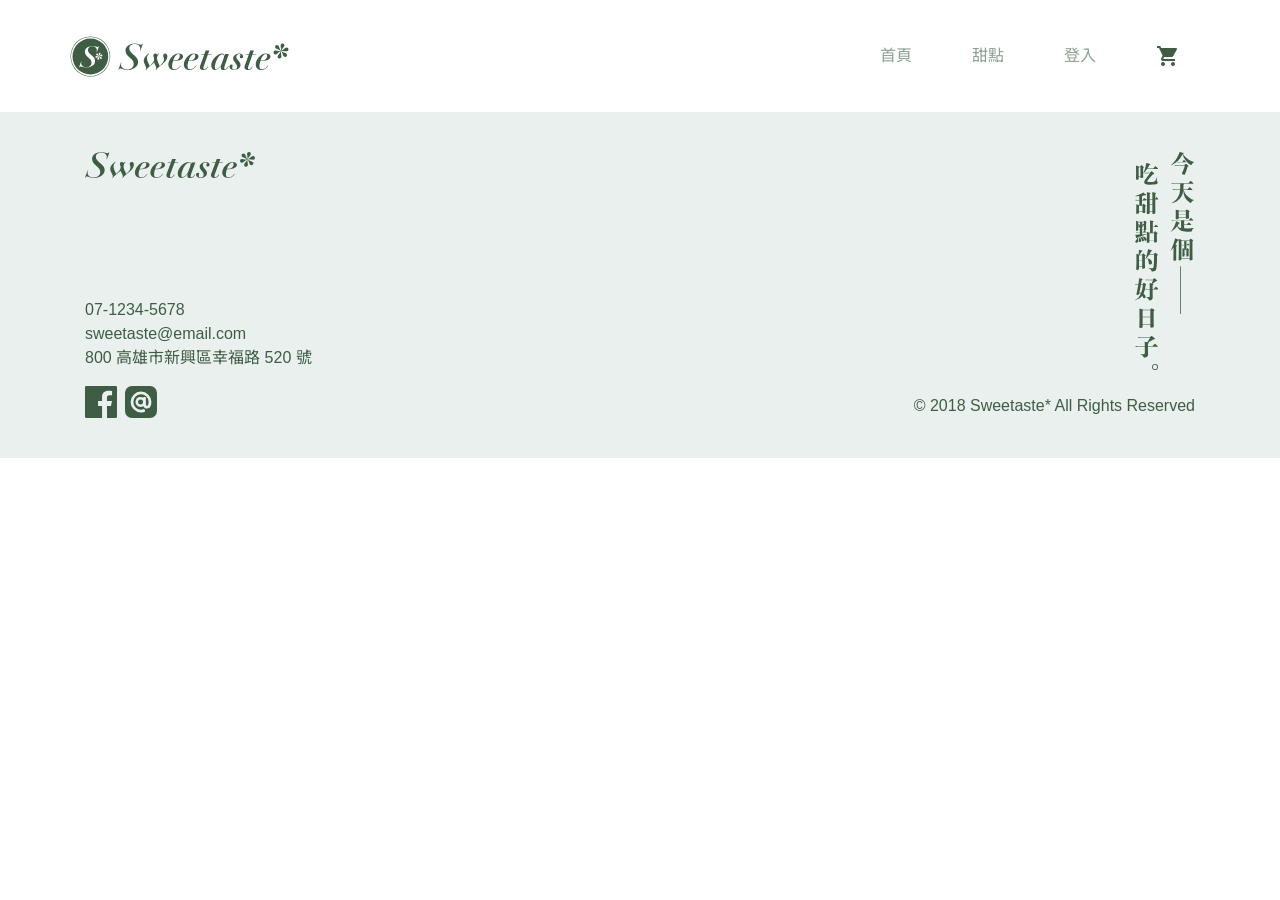
==== cart.html @ d1537c8f "新增空的 cart page" ====
<!DOCTYPE html>
<html lang="zh-TW">

<head>
    <meta charset="UTF-8">

    <link rel="shortcut icon" href="assets/img/logo-dark.svg" type="image/x-icon">
    <meta name="viewport" content="width=device-width, initial-scale=1.0">
    <meta http-equiv="X-UA-Compatible" content="ie=edge">
    <title>Excersise*taste</title>

    <link rel="stylesheet" href="assets/css/style.css">
    <link rel="stylesheet" href="assets/vendor/bootstrap.css">

    <link href="https://fonts.googleapis.com/icon?family=Material+Icons" rel="stylesheet">
</head>

<body>
    <div class="container p-0">
        <nav class="l-navbar d-flex justify-content-between p-0">
            <a class="l-navbar__toggler d-md-none d-block">
                <i class="material-icons">
                    menu
                </i>
            </a>
            <div class="l-navbar__brand">
                <a class="" href="index.html">
                </a>
            </div>
            <ul class="l-navbar__menu d-none d-md-flex ml-auto align-items-center">
                <li class="l-navbar__menu__items">
                    <a href="index.html">首頁</a>
                </li>
                <li class="l-navbar__menu__items">
                    <a href="product.html">甜點</a>
                </li>
                <li class="l-navbar__menu__items">
                    <a href="login.html">登入</a>
                </li>
            </ul>
            <a class="l-navbar__cart d-flex align-items-center" href="cart.html">
                <i class="material-icons">
                    shopping_cart
                </i>
            </a>
        </nav>
    </div>



    <footer class="l-footer">
        <div class="container">
            <div class="row">
                <div class="col-md-6 d-flex flex-column justify-content-md-between">
                    <div class="l-footer__logo mb-3"></div>

                    <div class="l-footer__contact">
                        <p>
                            <a href="tel:07-1234-5678">07-1234-5678</a>
                            <br>
                            <a href="mailto:sweetaste@email.com">sweetaste@email.com</a>
                            <br>
                            800 高雄市新興區幸福路 520 號
                        </p>
                        <div class="l-footer__social d-flex">
                            <a href="#">
                                <img src="assets/img/ic-facebook.svg" alt="facebook">
                            </a>
                            <a href="#"><img src="assets/img/ic-line@.svg" alt="line"></a>
                        </div>
                    </div>
                </div>
                <div class="col-md-6">
                    <div class="l-footer__summ d-none d-md-block"></div>
                    <div class="l-footer__copyright text-md-right mt-4">©&nbsp;2018 Sweetaste* All Rights Reserved
                    </div>
                </div>
            </div>
        </div>
        </div>
    </footer>
</body>
---- assets/css/style.css ----
@charset "UTF-8";
@import url("https://fonts.googleapis.com/css?family=Noto+Sans+TC:300,400,700,900&display=swap");
/*! normalize.css v8.0.1 | MIT License | github.com/necolas/normalize.css */
/* Document
   ========================================================================== */
/**
 * 1. Correct the line height in all browsers.
 * 2. Prevent adjustments of font size after orientation changes in iOS.
 */
*,
*::before,
*::after {
  -webkit-box-sizing: border-box;
  box-sizing: border-box;
}

html {
  font-family: sans-serif;
  line-height: 1.15;
  -webkit-text-size-adjust: 100%;
  -webkit-tap-highlight-color: rgba(0, 0, 0, 0);
}

/* Sections
   ========================================================================== */
/**
 * Remove the margin in all browsers.
 */
article,
aside,
figcaption,
figure,
footer,
header,
hgroup,
main,
nav,
section {
  display: block;
}

body {
  margin: 0;
  font-family: -apple-system, BlinkMacSystemFont, "Segoe UI", Roboto, "Helvetica Neue", Arial, "Noto Sans TC", "PingFang TC", "Helvetica Neue", sans-serif, "Apple Color Emoji", "Segoe UI Emoji", "Segoe UI Symbol", "Noto Color Emoji";
  font-size: 1rem;
  font-weight: 400;
  line-height: 1.5;
  color: #212529;
  text-align: left;
  background-color: #fff;
}

/**
 * Render the `main` element consistently in IE.
 */
main {
  display: block;
}

/**
 * Correct the font size and margin on `h1` elements within `section` and
 * `article` contexts in Chrome, Firefox, and Safari.
 */
h1 {
  font-size: 2em;
  margin: 0.67em 0;
}

/* Grouping content
   ========================================================================== */
/**
 * 1. Add the correct box sizing in Firefox.
 * 2. Show the overflow in Edge and IE.
 */
hr {
  -webkit-box-sizing: content-box;
          box-sizing: content-box;
  /* 1 */
  height: 0;
  /* 1 */
  overflow: visible;
  /* 2 */
}

/**
 * 1. Correct the inheritance and scaling of font size in all browsers.
 * 2. Correct the odd `em` font sizing in all browsers.
 */
pre {
  font-family: monospace, monospace;
  /* 1 */
  font-size: 1em;
  /* 2 */
}

/* Text-level semantics
   ========================================================================== */
/**
 * Remove the gray background on active links in IE 10.
 */
a {
  background-color: transparent;
  text-decoration: none;
}

/**
 * 1. Remove the bottom border in Chrome 57-
 * 2. Add the correct text decoration in Chrome, Edge, IE, Opera, and Safari.
 */
abbr[title] {
  border-bottom: none;
  /* 1 */
  text-decoration: underline;
  /* 2 */
  -webkit-text-decoration: underline dotted;
          text-decoration: underline dotted;
  /* 2 */
}

/**
 * Add the correct font weight in Chrome, Edge, and Safari.
 */
b,
strong {
  font-weight: bolder;
}

/**
 * 1. Correct the inheritance and scaling of font size in all browsers.
 * 2. Correct the odd `em` font sizing in all browsers.
 */
code,
kbd,
samp {
  font-family: monospace, monospace;
  /* 1 */
  font-size: 1em;
  /* 2 */
}

/**
 * Add the correct font size in all browsers.
 */
small {
  font-size: 80%;
}

/**
 * Prevent `sub` and `sup` elements from affecting the line height in
 * all browsers.
 */
sub,
sup {
  font-size: 75%;
  line-height: 0;
  position: relative;
  vertical-align: baseline;
}

sub {
  bottom: -0.25em;
}

sup {
  top: -0.5em;
}

/* Embedded content
   ========================================================================== */
/**
 * Remove the border on images inside links in IE 10.
 */
img {
  border-style: none;
}

/* Forms
   ========================================================================== */
/**
 * 1. Change the font styles in all browsers.
 * 2. Remove the margin in Firefox and Safari.
 */
button,
input,
optgroup,
select,
textarea {
  font-family: inherit;
  /* 1 */
  font-size: 100%;
  /* 1 */
  line-height: 1.15;
  /* 1 */
  margin: 0;
  /* 2 */
}

/**
 * Show the overflow in IE.
 * 1. Show the overflow in Edge.
 */
button,
input {
  /* 1 */
  overflow: visible;
}

/**
 * Remove the inheritance of text transform in Edge, Firefox, and IE.
 * 1. Remove the inheritance of text transform in Firefox.
 */
button,
select {
  /* 1 */
  text-transform: none;
}

/**
 * Correct the inability to style clickable types in iOS and Safari.
 */
button,
[type="button"],
[type="reset"],
[type="submit"] {
  -webkit-appearance: button;
}

/**
 * Remove the inner border and padding in Firefox.
 */
button::-moz-focus-inner,
[type="button"]::-moz-focus-inner,
[type="reset"]::-moz-focus-inner,
[type="submit"]::-moz-focus-inner {
  border-style: none;
  padding: 0;
}

/**
 * Restore the focus styles unset by the previous rule.
 */
button:-moz-focusring,
[type="button"]:-moz-focusring,
[type="reset"]:-moz-focusring,
[type="submit"]:-moz-focusring {
  outline: 1px dotted ButtonText;
}

/**
 * Correct the padding in Firefox.
 */
fieldset {
  padding: 0.35em 0.75em 0.625em;
}

/**
 * 1. Correct the text wrapping in Edge and IE.
 * 2. Correct the color inheritance from `fieldset` elements in IE.
 * 3. Remove the padding so developers are not caught out when they zero out
 *    `fieldset` elements in all browsers.
 */
legend {
  -webkit-box-sizing: border-box;
          box-sizing: border-box;
  /* 1 */
  color: inherit;
  /* 2 */
  display: table;
  /* 1 */
  max-width: 100%;
  /* 1 */
  padding: 0;
  /* 3 */
  white-space: normal;
  /* 1 */
}

/**
 * Add the correct vertical alignment in Chrome, Firefox, and Opera.
 */
progress {
  vertical-align: baseline;
}

/**
 * Remove the default vertical scrollbar in IE 10+.
 */
textarea {
  overflow: auto;
}

/**
 * 1. Add the correct box sizing in IE 10.
 * 2. Remove the padding in IE 10.
 */
[type="checkbox"],
[type="radio"] {
  -webkit-box-sizing: border-box;
          box-sizing: border-box;
  /* 1 */
  padding: 0;
  /* 2 */
}

/**
 * Correct the cursor style of increment and decrement buttons in Chrome.
 */
[type="number"]::-webkit-inner-spin-button,
[type="number"]::-webkit-outer-spin-button {
  height: auto;
}

/**
 * 1. Correct the odd appearance in Chrome and Safari.
 * 2. Correct the outline style in Safari.
 */
[type="search"] {
  -webkit-appearance: textfield;
  /* 1 */
  outline-offset: -2px;
  /* 2 */
}

/**
 * Remove the inner padding in Chrome and Safari on macOS.
 */
[type="search"]::-webkit-search-decoration {
  -webkit-appearance: none;
}

/**
 * 1. Correct the inability to style clickable types in iOS and Safari.
 * 2. Change font properties to `inherit` in Safari.
 */
::-webkit-file-upload-button {
  -webkit-appearance: button;
  /* 1 */
  font: inherit;
  /* 2 */
}

/* Interactive
   ========================================================================== */
/*
 * Add the correct display in Edge, IE 10+, and Firefox.
 */
details {
  display: block;
}

/*
 * Add the correct display in all browsers.
 */
summary {
  display: list-item;
}

/* Misc
   ========================================================================== */
/**
 * Add the correct display in IE 10+.
 */
template {
  display: none;
}

/**
 * Add the correct display in IE 10.
 */
[hidden] {
  display: none;
}

/**
*list-style-clear
*/
ul {
  list-style-type: none;
  padding: 0;
}

.l-navbar {
  position: relative;
  -ms-flex-wrap: wrap;
      flex-wrap: wrap;
  -webkit-box-align: center;
      -ms-flex-align: center;
          align-items: center;
  -webkit-box-pack: justify;
      -ms-flex-pack: justify;
          justify-content: space-between;
  width: 100%;
  overflow: hidden;
  color: #3F5D45;
}

.l-navbar > .container,
.l-navbar > .container-fluid {
  display: -webkit-box;
  display: -ms-flexbox;
  display: flex;
  -ms-flex-wrap: wrap;
      flex-wrap: wrap;
  -webkit-box-align: center;
      -ms-flex-align: center;
          align-items: center;
  -webkit-box-pack: justify;
      -ms-flex-pack: justify;
          justify-content: space-between;
}

@media (max-width: 768px) {
  .l-navbar {
    height: 5rem;
  }
}

.l-navbar__toggler {
  padding: 30px;
  -webkit-transition: all .3s ease;
  transition: all .3s ease;
}

.l-navbar__toggler:hover, .l-navbar__toggler:focus, .l-navbar__toggler:active {
  background-color: #3F5D45;
  color: #fff !important;
}

.l-navbar__brand {
  display: block;
  background: url(../img/logo-all-dark.svg) no-repeat 50%;
  width: 219px;
  height: 7rem;
}

@media (max-width: 768px) {
  .l-navbar__brand {
    background: url(../img/logotype-lg-dark.svg) no-repeat 50%;
    width: 150px;
    height: 5rem;
  }
}

.l-navbar__brand a {
  background-size: cover;
  width: 219px;
  height: 7rem;
  display: block;
}

@media (max-width: 768px) {
  .l-navbar__brand a {
    width: 150px;
    height: 5rem;
  }
}

.l-navbar__menu {
  display: -webkit-box;
  display: -ms-flexbox;
  display: flex;
  padding-left: 0;
  margin: 0;
  list-style: none;
}

.l-navbar__menu__items {
  padding: 0 30px;
  color: #8DA291;
}

.l-navbar__menu__items a {
  color: inherit;
  -webkit-transition: all .3s ease;
  transition: all .3s ease;
}

.l-navbar__menu__items a:hover, .l-navbar__menu__items a:focus, .l-navbar__menu__items a:active {
  color: #3F5D45;
  text-decoration: none;
}

.l-navbar__menu__items--active a {
  color: #3F5D45;
}

.l-navbar__cart {
  color: #3F5D45;
  padding: 0 30px;
  -webkit-transition: all .3s ease;
  transition: all .3s ease;
}

.l-navbar__cart:hover, .l-navbar__cart:focus, .l-navbar__cart:active {
  color: #8DA291;
}

.l-hero {
  position: relative;
}

.l-hero a:hover {
  color: inherit;
  text-decoration: none;
}

.l-hero a:hover .l-hero__item__bkg {
  -webkit-filter: blur(0);
          filter: blur(0);
}

.l-hero__sum {
  position: absolute;
  width: 8%;
  right: 4%;
  top: 10%;
}

@media (max-width: 576px) {
  .l-hero__sum {
    width: 14%;
    right: 1.5rem;
    top: 1.5rem;
  }
}

.l-hero__img {
  width: 100%;
  height: 500px;
  margin-bottom: -4rem;
  background-position: center center;
  background-size: cover;
  background-repeat: no-repeat;
}

@media (max-width: 768px) {
  .l-hero__img {
    height: 277px;
    margin-bottom: 0;
  }
}

.l-hero__item {
  position: relative;
  max-width: 260px;
  -webkit-box-flex: 0;
      -ms-flex: 0 0 33.333333%;
          flex: 0 0 33.333333%;
  height: 256px;
  -webkit-writing-mode: vertical-rl;
      -ms-writing-mode: tb-rl;
          writing-mode: vertical-rl;
  display: -webkit-box;
  display: -ms-flexbox;
  display: flex;
  -webkit-box-pack: center;
      -ms-flex-pack: center;
          justify-content: center;
  -webkit-box-align: center;
      -ms-flex-align: center;
          align-items: center;
  border-right: 0.7px solid #fff;
  overflow: hidden;
}

.l-hero__item:last-child {
  border-right: none;
}

.l-hero__item__bkg {
  position: absolute;
  width: 100%;
  height: 100%;
  -webkit-filter: blur(5px);
          filter: blur(5px);
  background-position: center center;
  background-size: cover;
  background-repeat: no-repeat;
  -webkit-transition: all .3s ease;
  transition: all .3s ease;
}

.l-hero__item__mask {
  position: absolute;
  width: 100%;
  height: 100%;
  top: 0;
  background-color: rgba(63, 93, 69, 0.8);
}

.l-hero__item__mask--active {
  background-color: rgba(255, 225, 128, 0.8);
}

.l-hero__item__text {
  font-size: 1.5rem;
  font-weight: 300;
  color: #fff;
  letter-spacing: 0.3rem;
  z-index: 2;
}

.l-hero__item__text--active {
  color: #3F5D45;
}

.l-register {
  margin-top: 60px;
  padding: 30px 0;
  background-color: #3F5D45;
}

.l-register__title {
  color: #EAF0ED;
}

.l-register__title img {
  max-width: 40px;
  margin-right: 20px;
}

@media (max-width: 768px) {
  .l-register__title img {
    margin-right: 10px;
  }
}

.l-register__title h4 {
  margin: 0;
  font-weight: 300;
}

@media (max-width: 768px) {
  .l-register__title {
    -webkit-box-pack: center;
        -ms-flex-pack: center;
            justify-content: center;
    margin-bottom: 1rem;
  }
}

.l-register__form__text {
  max-width: 268px;
  width: 100%;
  height: 56px;
  border: none;
  border-radius: 0;
  background-color: #EAF0ED;
  padding: 16px;
  font-size: 1rem;
  font-weight: 400;
  line-height: 1.5;
}

.l-register__form__text::-webkit-input-placeholder {
  color: #8DA291;
}

.l-register__form__text:-ms-input-placeholder {
  color: #8DA291;
}

.l-register__form__text::-ms-input-placeholder {
  color: #8DA291;
}

.l-register__form__text::placeholder {
  color: #8DA291;
}

.l-register__form__text, .l-register__form__text:hover, .l-register__form__text:focus {
  background-color: #EAF0ED;
  -webkit-box-shadow: none;
          box-shadow: none;
}

.l-register__form__submit {
  border: none;
  background-color: #FFE180;
  color: #3F5D45;
  height: 56px;
  width: 64px;
  -webkit-transition: all .3s ease;
  transition: all .3s ease;
}

.l-register__form__submit:hover, .l-register__form__submit:focus {
  background-color: #ffc91a;
}

.l-register__form__submit i {
  line-height: 2;
}

.l-register__form > i {
  position: relative;
  color: #3F5D45;
  background-color: #EAF0ED;
  padding: 1rem;
}

@media (max-width: 768px) {
  .l-register__form {
    -webkit-box-pack: center;
        -ms-flex-pack: center;
            justify-content: center;
  }
}

.l-footer {
  padding: 40px 0;
  color: #3F5D45;
  background-color: #EAF0ED;
}

.l-footer__logo {
  background-image: url(../img/logotype-lg-dark.svg);
  background-repeat: no-repeat;
  max-width: 170px;
  height: 27px;
}

.l-footer__contact a {
  color: inherit;
  -webkit-transition: all .3s ease;
  transition: all .3s ease;
}

.l-footer__contact a:hover, .l-footer__contact a:focus, .l-footer__contact a:active {
  color: #8DA291;
  text-decoration: none;
}

.l-footer__summ {
  background-image: url(../img/sm-今天是個吃甜點的好日子.svg);
  background-repeat: no-repeat;
  width: 60px;
  height: 218px;
  margin: 0 0 0 auto;
}

.l-footer__social a {
  width: 32px;
  height: 32px;
  margin-right: 8px;
}

/* card */
.m-card {
  display: -webkit-box;
  display: -ms-flexbox;
  display: flex;
  -webkit-box-orient: vertical;
  -webkit-box-direction: normal;
      -ms-flex-direction: column;
          flex-direction: column;
  min-width: 0;
  word-wrap: break-word;
  background-color: #fff;
  background-clip: border-box;
  position: relative;
  margin: 0 10px 20px;
  width: 315px;
  border: 1px solid #EAF0ED !important;
  border-radius: 0 !important;
}

.m-card__img {
  position: relative;
  height: 315px;
  max-width: 100%;
  background-position: center center;
  background-size: cover;
  background-repeat: no-repeat;
}

.m-card__img__tag {
  position: absolute;
  top: 0;
  left: 1rem;
  color: #EAF0ED;
  background-color: #3F5D45;
  padding: 10px;
  -webkit-writing-mode: vertical-lr;
      -ms-writing-mode: tb-lr;
          writing-mode: vertical-lr;
  letter-spacing: 0.2rem;
}

.m-card__img__like {
  position: absolute;
  top: 1rem;
  right: 1rem;
  color: #3F5D45;
  cursor: pointer;
}

.m-card__info {
  color: #3F5D45;
  font-size: 20px;
}

.m-card__info__title {
  padding: 1rem;
  font-weight: lighter;
  border-right: 1px solid #EAF0ED;
}

.m-card__info__price {
  padding: 1rem;
}

.m-card__submit {
  padding: 16px 0;
  background-color: #EAF0ED;
  color: #3F5D45;
  font-size: 24px;
  font-weight: bolder;
  -webkit-transition: all .3s ease;
  transition: all .3s ease;
}

.m-card__submit:hover, .m-card__submit:focus {
  color: #EAF0ED;
  text-decoration: none;
  background-color: #3F5D45;
}

.m-check {
  color: #EAF0ED;
  font-weight: 300;
}

.m-check input[type="checkbox"] {
  display: none;
}

.m-check input[type="checkbox"] + label {
  display: inline;
  position: relative;
}

.m-check input[type="checkbox"] + label::before {
  display: inline-block;
  width: 1rem;
  height: 1rem;
  content: ' ';
  background-color: #EAF0ED;
  vertical-align: middle;
  margin-right: 0.5rem;
  cursor: pointer;
  position: relative;
  top: -2px;
  z-index: 10;
}

.m-check input[type="checkbox"]:checked + label::before {
  background-color: #FFE180;
}

.m-check input[type="checkbox"]:checked + label::after {
  width: 6px;
  height: 13px;
  border: 3px solid #3F5D45;
  border-left: none;
  border-top: none;
  content: ' ';
  position: absolute;
  left: 6px;
  bottom: 4px;
  -webkit-transform: rotatez(45deg);
          transform: rotatez(45deg);
  cursor: pointer;
  z-index: 20;
}

.m-page__item {
  width: 3.8rem;
  height: 3.8rem;
  line-height: 3.8rem;
  text-align: center;
  border: 0.7px solid;
  border-right: 0;
  border-color: #EAF0ED;
  color: #3F5D45;
  -webkit-transition: all .3s ease;
  transition: all .3s ease;
}

.m-page__item:hover, .m-page__item:focus, .m-page__item:active {
  background-color: #3F5D45;
}

.m-page__item:hover a, .m-page__item:focus a, .m-page__item:active a {
  color: white;
}

.m-page__item a {
  display: block;
  color: inherit;
}

.m-page__item a:hover, .m-page__item a:focus, .m-page__item a:active {
  text-decoration: none;
}

.m-page__item--active {
  background-color: #3F5D45;
  color: #fff;
}

.m-page__item:last-child {
  border-right: 0.7px solid;
  border-color: #EAF0ED;
}

.m-page__item .material-icons {
  line-height: inherit;
}

.p-hero a:hover {
  color: inherit;
  text-decoration: none;
}

.p-hero a:hover .p-hero__item__bkg {
  -webkit-filter: blur(0);
          filter: blur(0);
}

.p-hero__img {
  width: 100%;
  height: 500px;
  margin-bottom: -4rem;
  background-position: center center;
  background-size: cover;
  background-repeat: no-repeat;
}

@media (max-width: 768px) {
  .p-hero__img {
    height: 277px;
    margin-bottom: 0;
  }
}

.p-hero__item {
  position: relative;
  max-width: 260px;
  -webkit-box-flex: 0;
      -ms-flex: 0 0 33.333333%;
          flex: 0 0 33.333333%;
  height: 256px;
  -webkit-writing-mode: vertical-rl;
      -ms-writing-mode: tb-rl;
          writing-mode: vertical-rl;
  display: -webkit-box;
  display: -ms-flexbox;
  display: flex;
  -webkit-box-pack: center;
      -ms-flex-pack: center;
          justify-content: center;
  -webkit-box-align: center;
      -ms-flex-align: center;
          align-items: center;
  border-right: 0.7px solid #fff;
  overflow: hidden;
}

.p-hero__item:last-child {
  border-right: none;
}

.p-hero__item__bkg {
  position: absolute;
  width: 100%;
  height: 100%;
  -webkit-filter: blur(5px);
          filter: blur(5px);
  background-position: center center;
  background-size: cover;
  background-repeat: no-repeat;
  -webkit-transition: all .3s ease;
  transition: all .3s ease;
}

.p-hero__item__mask {
  position: absolute;
  width: 100%;
  height: 100%;
  top: 0;
  background-color: rgba(63, 93, 69, 0.8);
}

.p-hero__item__mask--active {
  background-color: rgba(255, 225, 128, 0.8);
}

.p-hero__item__text {
  font-size: 1.5rem;
  font-weight: 300;
  color: #fff;
  letter-spacing: 0.3rem;
  z-index: 2;
}

.p-hero__item__text--active {
  color: #3F5D45;
}

.p-about {
  background-color: #EAF0ED;
  margin-top: 13rem;
}

@media (max-width: 768px) {
  .p-about {
    margin: 3rem 0;
  }
}

.p-about__title {
  position: relative;
  top: -3rem;
  -ms-flex-preferred-size: 0;
      flex-basis: 0;
  -webkit-box-flex: 1;
      -ms-flex-positive: 1;
          flex-grow: 1;
  max-width: 110px;
}

.p-about__title-mobile {
  max-width: 50%;
  margin: 3rem auto;
}

.p-about__img {
  position: relative;
  margin-top: -20px;
  margin-bottom: -20px;
  height: 460px;
  overflow: hidden;
}

.p-about__img__pic {
  max-width: 100%;
  height: 100%;
  background-repeat: no-repeat;
  background-size: cover;
  background-position: center center;
}

@media (max-width: 768px) {
  .p-about__img {
    margin: 0;
    padding: 0 !important;
    height: 250px;
  }
}

.p-about__txt {
  -webkit-writing-mode: vertical-rl;
      -ms-writing-mode: tb-rl;
          writing-mode: vertical-rl;
  line-height: 2.5rem;
  color: #8DA291;
  padding: 3.5rem 0;
  max-height: 420px;
}

@media (max-width: 768px) {
  .p-about__txt {
    -webkit-writing-mode: inherit;
        -ms-writing-mode: inherit;
            writing-mode: inherit;
    line-height: 2rem;
    padding: 2rem 0;
  }
}

.p-about__txt p {
  text-align: justify;
}

.p-quote {
  margin: 80px 0;
  height: 328px;
}

.p-quote img {
  height: 328px;
}

.p-content {
  margin-top: 5rem;
}

@media (max-width: 576px) {
  .p-content {
    margin-top: 0;
  }
}

.p-content__nav {
  text-align: center;
  border: 0.7px solid #EAF0ED;
  font-size: 1.2rem;
  color: #3F5D45;
}

.p-content__nav__title {
  background-color: #3F5D45;
  color: #fff;
}

.p-content__nav li {
  border-bottom: 0.7px solid #EAF0ED;
  padding: 16px 0;
  -webkit-transition: all .3s ease;
  transition: all .3s ease;
}

.p-content__nav li:hover, .p-content__nav li:focus, .p-content__nav li:active {
  background-color: #EAF0ED;
}

.p-content__nav li a {
  color: inherit;
  display: block;
}

.p-content__nav li a:hover, .p-content__nav li a:focus, .p-content__nav li a:active {
  text-decoration: none;
}

.p-content__nav li:last-child {
  border-bottom: none;
}

.p-content__nav__item--active {
  background-color: #EAF0ED;
}

.p-content__item {
  max-width: 60%;
}

@media (max-width: 576px) {
  .p-content__item {
    margin-top: 2rem;
    max-width: 100%;
    padding: 0;
  }
}

.p-title {
  padding-top: 1.5rem;
  font-size: 2rem;
  color: #EAF0ED;
}

.p-subtitle {
  padding-top: 1.5rem;
  font-size: 1.5rem;
  color: #8DA291;
  font-weight: 300;
}

.p-login {
  position: relative;
  width: 390px;
  background-color: #3F5D45;
}

.p-login__group {
  padding: 0 1.5rem;
}

.p-login__title {
  padding-top: 1.5rem;
  font-size: 2rem;
  color: #EAF0ED;
}

.p-login__submit {
  width: 100%;
  font-size: 1.5rem;
  height: auto;
  padding: 1rem;
}

.p-social {
  position: relative;
  width: 390px;
  margin: 1rem 0;
  background-color: #EAF0ED;
}

@media (max-width: 768px) {
  .p-social {
    margin: 0;
  }
}

.p-social__list {
  padding: 0 1.5rem;
}

.p-social__item {
  background-color: #fff;
  height: 3.5rem;
  padding: 1rem;
}

@media (max-width: 768px) {
  .p-social__item {
    border: 0.8px solid #EAF0ED;
  }
}

.p-social__item img {
  max-height: 100%;
}
/*# sourceMappingURL=style.css.map */
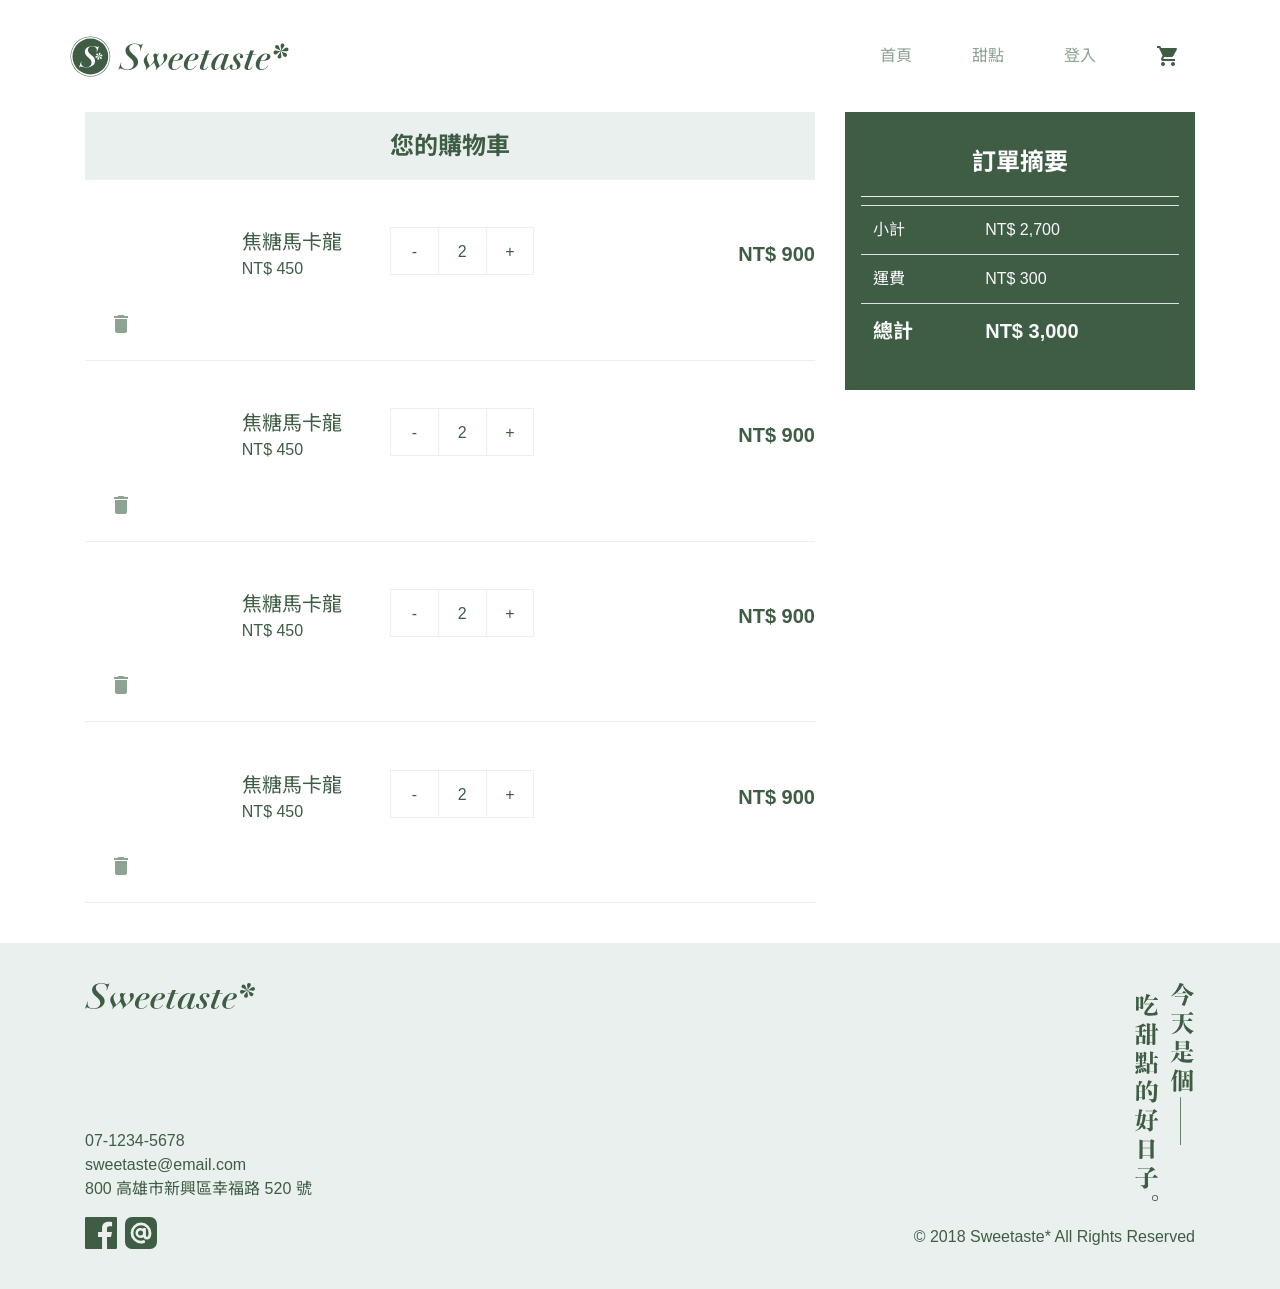
==== commit e38dcf56: "cart page 修改" ====
--- a/cart.html
+++ b/cart.html
@@ -47,6 +47,178 @@
     </div>
 
 
+    <div class="wrapper">
+        <div class="container">
+            <div class="p-cart row">
+                <div class="col-md-8">
+                    <div class="p-cart__title text-center py-3">
+                        您的購物車
+                    </div>
+                    <div class="p-cart__item d-flex align-items-center flex-wrap">
+                        <div class="p-cart__item__img"
+                            style="background-image:
+                            url(https://images.unsplash.com/photo-1525203135335-74d272fc8d9c?ixlib=rb-0.3.5&ixid=eyJhcHBfaWQiOjEyMDd9&s=61b27d2cefd0dd094b5439f897b43bb7&auto=format&fit=crop&w=700&q=60)">
+                        </div>
+                        <div class="d-flex flex-wrap  flex-grow-1 flex-md-row flex-column   ml-3 ml-md-5">
+                            <div class="p-cart__item__name mr-5">
+                                焦糖馬卡龍
+                                <span class="d-block">NT$ 450</span>
+                            </div>
+                            <nav class="p-cart__item__page  m-page d-flex">
+                                <ul class="m-page__content d-flex p-0">
+                                    <div class="m-page__item">
+                                        <a href="#" class="m__page__link">-</a>
+                                    </div>
+                                    <div class="m-page__item">
+                                        <a href="#" class="m__page__link">2</a>
+                                    </div>
+                                    <div class="m-page__item">
+                                        <a href="#" class="m__page__link">+</a>
+                                    </div>
+                                </ul>
+                            </nav>
+                        </div>
+                        <div class="p-cart__item__price">
+                            NT$ 900
+                        </div>
+                        <a href="#" class="p-cart__item__delete d-none d-md-block ml-4">
+                            <i class="material-icons">
+                                delete_outline
+                            </i>
+                        </a>
+                    </div>
+
+                    <div class="p-cart__item d-flex align-items-center flex-wrap">
+                        <div class="p-cart__item__img"
+                            style="background-image:
+                            url(https://images.unsplash.com/photo-1514517220017-8ce97a34a7b6?ixlib=rb-0.3.5&ixid=eyJhcHBfaWQiOjEyMDd9&s=7c376ffa487bcd258df29dc881b10703&auto=format&fit=crop&w=700&q=60)">
+                        </div>
+                        <div class="d-flex flex-wrap  flex-grow-1 flex-md-row flex-column   ml-3 ml-md-5">
+                            <div class="p-cart__item__name mr-5">
+                                焦糖馬卡龍
+                                <span class="d-block">NT$ 450</span>
+                            </div>
+                            <nav class="p-cart__item__page  m-page d-flex">
+                                <ul class="m-page__content d-flex p-0">
+                                    <div class="m-page__item">
+                                        <a href="#" class="m__page__link">-</a>
+                                    </div>
+                                    <div class="m-page__item">
+                                        <a href="#" class="m__page__link">2</a>
+                                    </div>
+                                    <div class="m-page__item">
+                                        <a href="#" class="m__page__link">+</a>
+                                    </div>
+                                </ul>
+                            </nav>
+                        </div>
+                        <div class="p-cart__item__price">
+                            NT$ 900
+                        </div>
+                        <a href="#" class="p-cart__item__delete d-none d-md-block ml-4">
+                            <i class="material-icons">
+                                delete_outline
+                            </i>
+                        </a>
+                    </div>
+
+                    <div class="p-cart__item d-flex align-items-center flex-wrap">
+                        <div class="p-cart__item__img"
+                            style="background-image:
+                            url(https://images.unsplash.com/photo-1512484457149-266d165a4eca?ixlib=rb-0.3.5&ixid=eyJhcHBfaWQiOjEyMDd9&s=786581a33fd6c9343735655439ce2e5a&auto=format&fit=crop&w=800&q=60)">
+                        </div>
+                        <div class="d-flex flex-wrap  flex-grow-1 flex-md-row flex-column   ml-3 ml-md-5">
+                            <div class="p-cart__item__name mr-5">
+                                焦糖馬卡龍
+                                <span class="d-block">NT$ 450</span>
+                            </div>
+                            <nav class="p-cart__item__page  m-page d-flex">
+                                <ul class="m-page__content d-flex p-0">
+                                    <div class="m-page__item">
+                                        <a href="#" class="m__page__link">-</a>
+                                    </div>
+                                    <div class="m-page__item">
+                                        <a href="#" class="m__page__link">2</a>
+                                    </div>
+                                    <div class="m-page__item">
+                                        <a href="#" class="m__page__link">+</a>
+                                    </div>
+                                </ul>
+                            </nav>
+                        </div>
+                        <div class="p-cart__item__price">
+                            NT$ 900
+                        </div>
+                        <a href="#" class="p-cart__item__delete d-none d-md-block ml-4">
+                            <i class="material-icons">
+                                delete_outline
+                            </i>
+                        </a>
+                    </div>
+                    <div class="p-cart__item d-flex align-items-center flex-wrap">
+                        <div class="p-cart__item__img"
+                            style="background-image:
+                            url(https://images.unsplash.com/photo-1504473089979-b1c4993a9653?ixlib=rb-0.3.5&ixid=eyJhcHBfaWQiOjEyMDd9&s=9db69b72e1f7d1b4e5c81cee531108ff&auto=format&fit=crop&w=700&q=60)">
+                        </div>
+                        <div class="d-flex flex-wrap  flex-grow-1 flex-md-row flex-column   ml-3 ml-md-5">
+                            <div class="p-cart__item__name mr-5">
+                                焦糖馬卡龍
+                                <span class="d-block">NT$ 450</span>
+                            </div>
+                            <nav class="p-cart__item__page  m-page d-flex">
+                                <ul class="m-page__content d-flex p-0">
+                                    <div class="m-page__item">
+                                        <a href="#" class="m__page__link">-</a>
+                                    </div>
+                                    <div class="m-page__item">
+                                        <a href="#" class="m__page__link">2</a>
+                                    </div>
+                                    <div class="m-page__item">
+                                        <a href="#" class="m__page__link">+</a>
+                                    </div>
+                                </ul>
+                            </nav>
+                        </div>
+                        <div class="p-cart__item__price">
+                            NT$ 900
+                        </div>
+                        <a href="#" class="p-cart__item__delete d-none d-md-block ml-4">
+                            <i class="material-icons">
+                                delete_outline
+                            </i>
+                        </a>
+                    </div>
+                </div>
+
+
+                <div class="col-md-4">
+                    <div class="p-cart__checkout p-3">
+                        <div class="p-cart__title text-center py-3 mb-2">訂單摘要</div>
+                        <table class="table text-light">
+                            <tbody>
+                                <tr>
+                                    <td>小計</td>
+                                    <td>NT$ 2,700</td>
+                                </tr>
+                                <tr>
+                                    <td>運費</td>
+                                    <td>NT$ 300</td>
+                                </tr>
+                                <tr class="p-cart__checkout__result">
+                                    <td>總計</td>
+                                    <td>NT$ 3,000</td>
+                                </tr>
+                            </tbody>
+                        </table>
+                    </div>
+
+
+                </div>
+            </div>
+        </div>
+
+    </div>
+
 
     <footer class="l-footer">
         <div class="container">
--- a/assets/css/style.css
+++ b/assets/css/style.css
@@ -101,6 +101,7 @@
 a {
   background-color: transparent;
   text-decoration: none;
+  color: inherit;
 }
 
 /**
@@ -377,6 +378,23 @@
 ul {
   list-style-type: none;
   padding: 0;
+  margin-bottom: 0 !important;
+}
+
+.bg-lighten {
+  background-color: #EAF0ED;
+}
+
+.bg-darken {
+  background-color: #3F5D45;
+}
+
+.text-lighten {
+  color: #EAF0ED;
+}
+
+.text-darkem {
+  color: #3F5D45;
 }
 
 .l-navbar {
@@ -1170,7 +1188,6 @@
 .p-login {
   position: relative;
   width: 390px;
-  background-color: #3F5D45;
 }
 
 .p-login__group {
@@ -1194,7 +1211,6 @@
   position: relative;
   width: 390px;
   margin: 1rem 0;
-  background-color: #EAF0ED;
 }
 
 @media (max-width: 768px) {
@@ -1222,4 +1238,117 @@
 .p-social__item img {
   max-height: 100%;
 }
+
+.p-cart {
+  color: #3F5D45;
+  margin-bottom: 2.5rem;
+}
+
+.p-cart__title {
+  background-color: #EAF0ED;
+  font-size: 1.5rem;
+  font-weight: 700;
+}
+
+@media (max-width: 768px) {
+  .p-cart__title {
+    margin: 0 -15px;
+  }
+}
+
+.p-cart__item {
+  border-bottom: 0.8px solid #EAF0ED;
+  padding: 1.25rem 0;
+}
+
+@media (max-width: 768px) {
+  .p-cart__item {
+    border: none;
+  }
+}
+
+.p-cart__item__img {
+  width: 6.8rem;
+  height: 6.8rem;
+  background-position: center center;
+  background-size: cover;
+  background-repeat: no-repeat;
+}
+
+@media (max-width: 768px) {
+  .p-cart__item__img {
+    width: 40%;
+  }
+}
+
+.p-cart__item__name {
+  font-size: 1.25rem;
+}
+
+.p-cart__item__name span {
+  font-size: 1rem;
+}
+
+.p-cart__item__page .m-page__item {
+  width: 3rem;
+  height: 3rem;
+  line-height: 3rem;
+}
+
+.p-cart__item__price {
+  font-size: 1.25rem;
+  font-weight: 700;
+}
+
+@media (max-width: 768px) {
+  .p-cart__item__price {
+    display: block;
+    width: 100%;
+    padding: 0.5rem;
+    margin-top: 0.5rem;
+    border-top: 0.8px solid #EAF0ED;
+    border-bottom: 0.8px solid #EAF0ED;
+    text-align: right;
+  }
+}
+
+.p-cart__item__delete {
+  color: #8DA291;
+  position: relative;
+  top: 3px;
+}
+
+.p-cart__item__delete:hover, .p-cart__item__delete:focus {
+  color: #3F5D45;
+}
+
+.p-cart__checkout {
+  background-color: #3F5D45;
+}
+
+@media (max-width: 768px) {
+  .p-cart__checkout {
+    background-color: #fff;
+  }
+}
+
+.p-cart__checkout .p-cart__title {
+  color: #fff;
+  border-bottom: 0.8px solid #EAF0ED;
+  background-color: transparent;
+}
+
+@media (max-width: 768px) {
+  .p-cart__checkout .p-cart__title {
+    background-color: #EAF0ED;
+    color: #3F5D45;
+  }
+}
+
+.p-cart__checkout__result {
+  margin-top: 1rem;
+  border-top: 0.8px solid #EAF0ED;
+  font-size: 1.25rem;
+  font-weight: 700;
+}
 /*# sourceMappingURL=style.css.map */
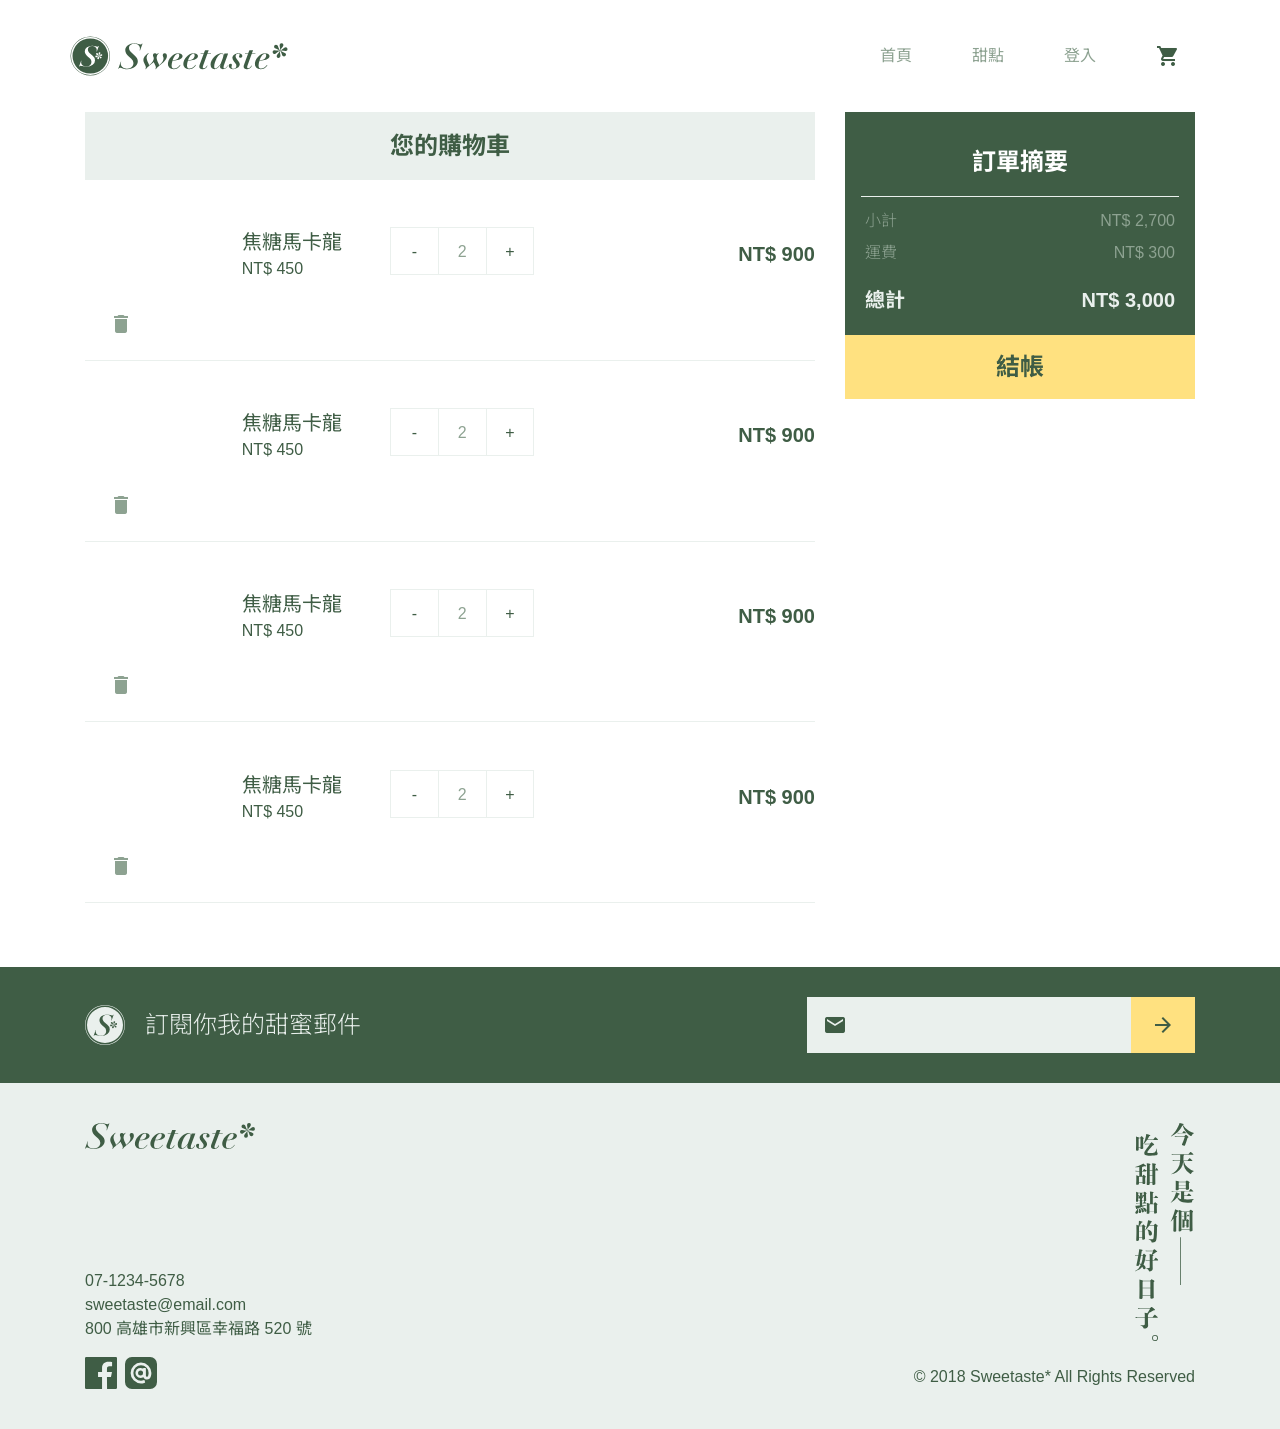
==== commit d649bc80: "完成購物車 + 單位微調" ====
--- a/cart.html
+++ b/cart.html
@@ -69,19 +69,20 @@
                                     <div class="m-page__item">
                                         <a href="#" class="m__page__link">-</a>
                                     </div>
-                                    <div class="m-page__item">
-                                        <a href="#" class="m__page__link">2</a>
-                                    </div>
-                                    <div class="m-page__item">
-                                        <a href="#" class="m__page__link">+</a>
-                                    </div>
-                                </ul>
-                            </nav>
-                        </div>
-                        <div class="p-cart__item__price">
-                            NT$ 900
-                        </div>
-                        <a href="#" class="p-cart__item__delete d-none d-md-block ml-4">
+                                    <div class="m-page__item no-hover">
+                                        <input type="text" class="m__page__link" placeholder="2">
+                                    </div>
+
+                                    <div class="m-page__item">
+                                        <a href="#" class="m__page__link">+</a>
+                                    </div>
+                                </ul>
+                            </nav>
+                        </div>
+                        <div class="p-cart__item__price">
+                            NT$ 900
+                        </div>
+                        <a href="#" class="p-cart__item__delete d-none d-md-block mx-4">
                             <i class="material-icons">
                                 delete_outline
                             </i>
@@ -103,19 +104,19 @@
                                     <div class="m-page__item">
                                         <a href="#" class="m__page__link">-</a>
                                     </div>
-                                    <div class="m-page__item">
-                                        <a href="#" class="m__page__link">2</a>
-                                    </div>
-                                    <div class="m-page__item">
-                                        <a href="#" class="m__page__link">+</a>
-                                    </div>
-                                </ul>
-                            </nav>
-                        </div>
-                        <div class="p-cart__item__price">
-                            NT$ 900
-                        </div>
-                        <a href="#" class="p-cart__item__delete d-none d-md-block ml-4">
+                                    <div class="m-page__item no-hover">
+                                        <input type="text" class="m__page__link" placeholder="2">
+                                    </div>
+                                    <div class="m-page__item">
+                                        <a href="#" class="m__page__link">+</a>
+                                    </div>
+                                </ul>
+                            </nav>
+                        </div>
+                        <div class="p-cart__item__price">
+                            NT$ 900
+                        </div>
+                        <a href="#" class="p-cart__item__delete d-none d-md-block mx-4">
                             <i class="material-icons">
                                 delete_outline
                             </i>
@@ -137,19 +138,19 @@
                                     <div class="m-page__item">
                                         <a href="#" class="m__page__link">-</a>
                                     </div>
-                                    <div class="m-page__item">
-                                        <a href="#" class="m__page__link">2</a>
-                                    </div>
-                                    <div class="m-page__item">
-                                        <a href="#" class="m__page__link">+</a>
-                                    </div>
-                                </ul>
-                            </nav>
-                        </div>
-                        <div class="p-cart__item__price">
-                            NT$ 900
-                        </div>
-                        <a href="#" class="p-cart__item__delete d-none d-md-block ml-4">
+                                    <div class="m-page__item no-hover">
+                                        <input type="text" class="m__page__link" placeholder="2">
+                                    </div>
+                                    <div class="m-page__item">
+                                        <a href="#" class="m__page__link">+</a>
+                                    </div>
+                                </ul>
+                            </nav>
+                        </div>
+                        <div class="p-cart__item__price">
+                            NT$ 900
+                        </div>
+                        <a href="#" class="p-cart__item__delete d-none d-md-block mx-4">
                             <i class="material-icons">
                                 delete_outline
                             </i>
@@ -170,19 +171,19 @@
                                     <div class="m-page__item">
                                         <a href="#" class="m__page__link">-</a>
                                     </div>
-                                    <div class="m-page__item">
-                                        <a href="#" class="m__page__link">2</a>
-                                    </div>
-                                    <div class="m-page__item">
-                                        <a href="#" class="m__page__link">+</a>
-                                    </div>
-                                </ul>
-                            </nav>
-                        </div>
-                        <div class="p-cart__item__price">
-                            NT$ 900
-                        </div>
-                        <a href="#" class="p-cart__item__delete d-none d-md-block ml-4">
+                                    <div class="m-page__item no-hover">
+                                        <input type="text" class="m__page__link" placeholder="2">
+                                    </div>
+                                    <div class="m-page__item">
+                                        <a href="#" class="m__page__link">+</a>
+                                    </div>
+                                </ul>
+                            </nav>
+                        </div>
+                        <div class="p-cart__item__price">
+                            NT$ 900
+                        </div>
+                        <a href="#" class="p-cart__item__delete d-none d-md-block mx-4">
                             <i class="material-icons">
                                 delete_outline
                             </i>
@@ -194,32 +195,53 @@
                 <div class="col-md-4">
                     <div class="p-cart__checkout p-3">
                         <div class="p-cart__title text-center py-3 mb-2">訂單摘要</div>
-                        <table class="table text-light">
+                        <table class="m-table p-cart__checkout__table">
                             <tbody>
                                 <tr>
                                     <td>小計</td>
-                                    <td>NT$ 2,700</td>
+                                    <td class="text-right">NT$ 2,700</td>
                                 </tr>
                                 <tr>
                                     <td>運費</td>
-                                    <td>NT$ 300</td>
+                                    <td class="text-right">NT$ 300</td>
                                 </tr>
                                 <tr class="p-cart__checkout__result">
                                     <td>總計</td>
-                                    <td>NT$ 3,000</td>
+                                    <td class="text-right">NT$ 3,000</td>
                                 </tr>
                             </tbody>
                         </table>
                     </div>
-
-
+                    <button class="p-cart l-register__form__submit w-100" onclick="location.href='checkout.html'">
+                        結帳
+                    </button>
                 </div>
             </div>
         </div>
 
     </div>
 
-
+    <div class="l-register">
+        <div class="container">
+            <div class="row">
+                <div class="l-register__title col-md-6 d-flex align-items-center">
+                    <img src="assets/img/logo-light.svg" alt="logo-light">
+                    <h4>訂閱你我的甜蜜郵件</h4>
+                </div>
+                <form class="l-register__form col-md-6 d-flex justify-content-md-end">
+                    <i class="material-icons">
+                        mail
+                    </i>
+                    <input class="l-register__form__text" type="email">
+                    <button class="l-register__form__submit">
+                        <i class="material-icons">
+                            arrow_forward
+                        </i>
+                    </button>
+                </form>
+            </div>
+        </div>
+    </div>
     <footer class="l-footer">
         <div class="container">
             <div class="row">
--- a/assets/css/style.css
+++ b/assets/css/style.css
@@ -447,28 +447,28 @@
 .l-navbar__brand {
   display: block;
   background: url(../img/logo-all-dark.svg) no-repeat 50%;
-  width: 219px;
+  width: 13.6rem;
   height: 7rem;
 }
 
 @media (max-width: 768px) {
   .l-navbar__brand {
     background: url(../img/logotype-lg-dark.svg) no-repeat 50%;
-    width: 150px;
+    width: 13.6rem;
     height: 5rem;
   }
 }
 
 .l-navbar__brand a {
   background-size: cover;
-  width: 219px;
+  width: 13.6rem;
   height: 7rem;
   display: block;
 }
 
 @media (max-width: 768px) {
   .l-navbar__brand a {
-    width: 150px;
+    width: 9rem;
     height: 5rem;
   }
 }
@@ -623,7 +623,7 @@
 }
 
 .l-register {
-  margin-top: 60px;
+  margin-top: 4rem;
   padding: 30px 0;
   background-color: #3F5D45;
 }
@@ -633,8 +633,8 @@
 }
 
 .l-register__title img {
-  max-width: 40px;
-  margin-right: 20px;
+  max-width: 2.5rem;
+  margin-right: 1.25rem;
 }
 
 @media (max-width: 768px) {
@@ -658,13 +658,13 @@
 }
 
 .l-register__form__text {
-  max-width: 268px;
+  max-width: 16.75rem;
   width: 100%;
-  height: 56px;
+  height: 3.5rem;
   border: none;
   border-radius: 0;
   background-color: #EAF0ED;
-  padding: 16px;
+  padding: 1rem;
   font-size: 1rem;
   font-weight: 400;
   line-height: 1.5;
@@ -696,8 +696,8 @@
   border: none;
   background-color: #FFE180;
   color: #3F5D45;
-  height: 56px;
-  width: 64px;
+  height: 3.5rem;
+  width: 4rem;
   -webkit-transition: all .3s ease;
   transition: all .3s ease;
 }
@@ -934,6 +934,55 @@
 
 .m-page__item .material-icons {
   line-height: inherit;
+}
+
+.m-page__item input {
+  height: 100%;
+  width: 100%;
+  border: none;
+  background: none;
+  padding: 0.7rem;
+  text-align: center;
+}
+
+.m-page__item input::-webkit-input-placeholder {
+  color: #8DA291;
+}
+
+.m-page__item input:-ms-input-placeholder {
+  color: #8DA291;
+}
+
+.m-page__item input::-ms-input-placeholder {
+  color: #8DA291;
+}
+
+.m-page__item input::placeholder {
+  color: #8DA291;
+}
+
+.m-table {
+  width: 100%;
+}
+
+.m-table th,
+.m-table td {
+  padding: 0.25rem;
+  vertical-align: top;
+}
+
+.m-table thead th {
+  vertical-align: bottom;
+  border-bottom: 2px solid #dee2e6;
+}
+
+.m-table tbody + tbody {
+  border-top: 2px solid #dee2e6;
+}
+
+.m-table-sm th,
+.m-table-sm td {
+  padding: .3rem;
 }
 
 .p-hero a:hover {
@@ -1244,6 +1293,18 @@
   margin-bottom: 2.5rem;
 }
 
+.p-cart .l-register__form__submit {
+  font-size: 1.5rem;
+  font-weight: 700;
+  height: 4rem;
+}
+
+@media (max-width: 768px) {
+  .p-cart {
+    margin-bottom: -3rem;
+  }
+}
+
 .p-cart__title {
   background-color: #EAF0ED;
   font-size: 1.5rem;
@@ -1345,10 +1406,34 @@
   }
 }
 
+.p-cart__checkout__table {
+  color: #8DA291;
+  font-weight: 300;
+}
+
+@media (max-width: 768px) {
+  .p-cart__checkout__table {
+    color: #3F5D45;
+  }
+}
+
 .p-cart__checkout__result {
-  margin-top: 1rem;
-  border-top: 0.8px solid #EAF0ED;
+  color: #EAF0ED;
   font-size: 1.25rem;
   font-weight: 700;
 }
+
+@media (max-width: 768px) {
+  .p-cart__checkout__result {
+    color: #3F5D45;
+  }
+}
+
+.p-cart__checkout__result td {
+  padding-top: 1rem;
+}
+
+.no-hover:hover, .no-hover:focus, .no-hover:active {
+  background-color: inherit;
+}
 /*# sourceMappingURL=style.css.map */
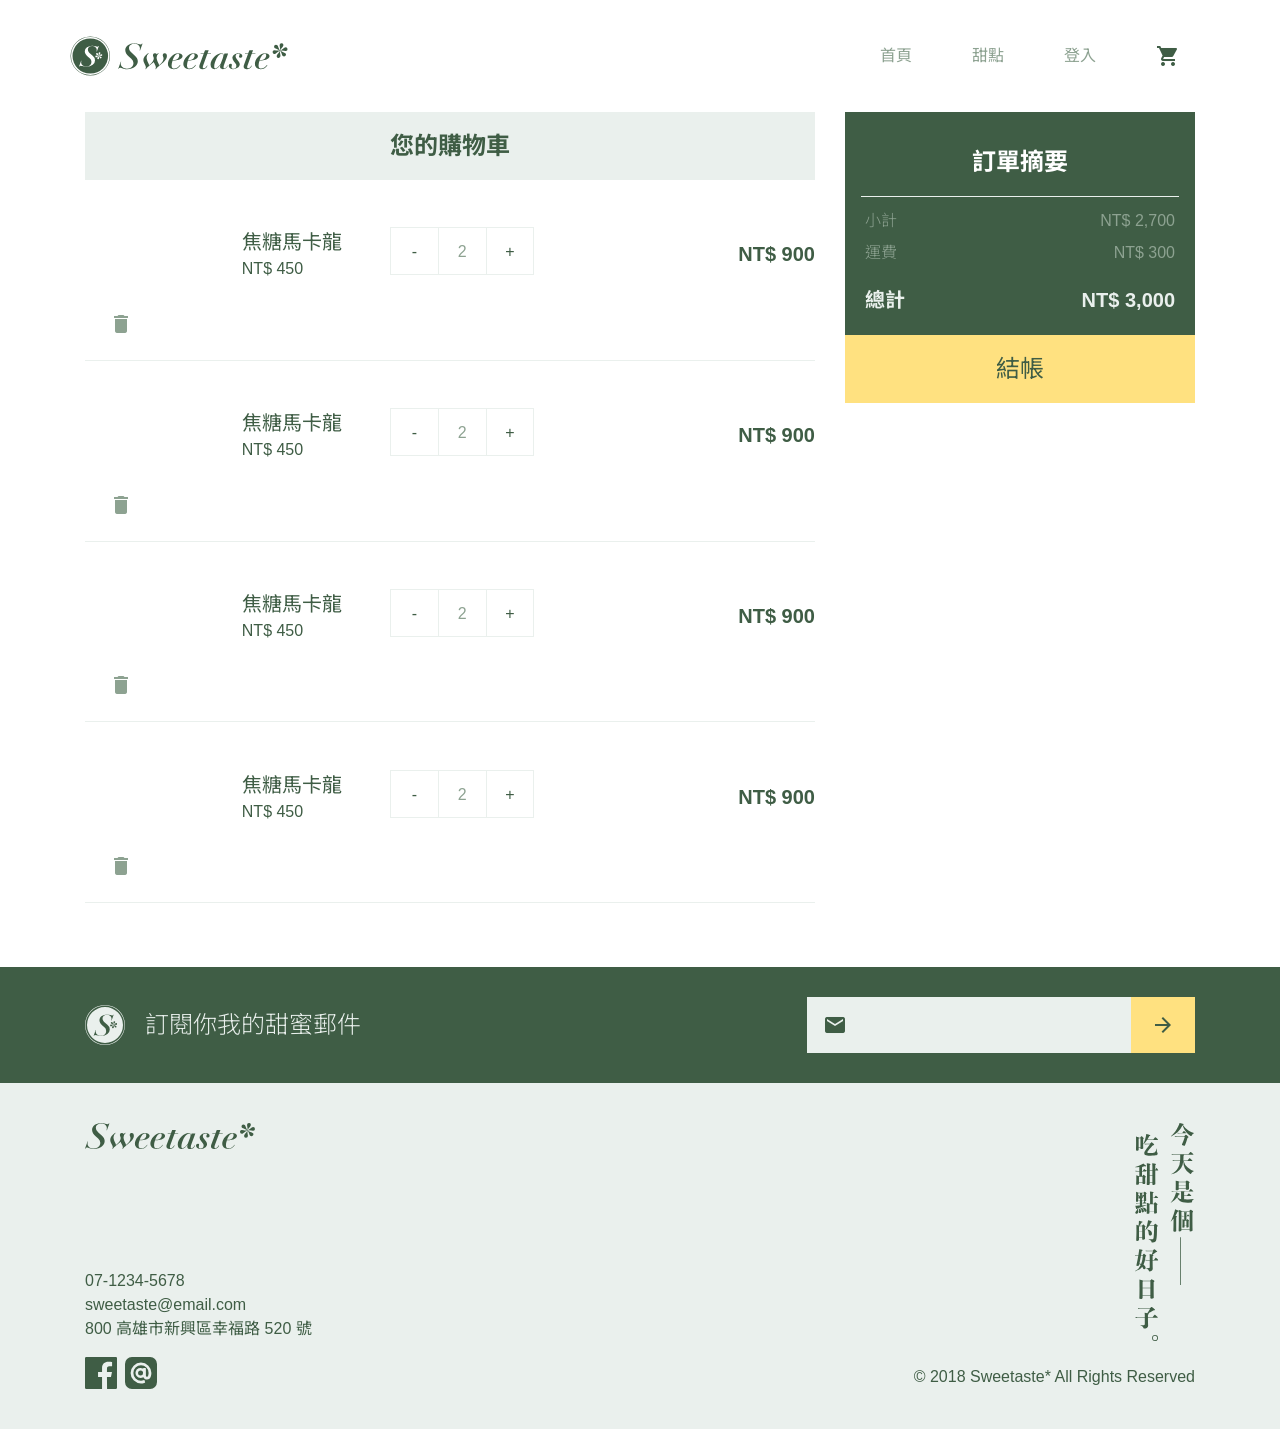
==== commit 2a4b9d51: "修正element + checkout page + 修正form.scss" ====
--- a/cart.html
+++ b/cart.html
@@ -212,7 +212,7 @@
                             </tbody>
                         </table>
                     </div>
-                    <button class="p-cart l-register__form__submit w-100" onclick="location.href='checkout.html'">
+                    <button class="p-cart e-button e-button-text" onclick="location.href='checkout.html'">
                         結帳
                     </button>
                 </div>
@@ -233,7 +233,7 @@
                         mail
                     </i>
                     <input class="l-register__form__text" type="email">
-                    <button class="l-register__form__submit">
+                    <button class="l-register__submit e-button">
                         <i class="material-icons">
                             arrow_forward
                         </i>
--- a/assets/css/style.css
+++ b/assets/css/style.css
@@ -454,7 +454,7 @@
 @media (max-width: 768px) {
   .l-navbar__brand {
     background: url(../img/logotype-lg-dark.svg) no-repeat 50%;
-    width: 13.6rem;
+    width: 8.6rem;
     height: 5rem;
   }
 }
@@ -540,6 +540,11 @@
     right: 1.5rem;
     top: 1.5rem;
   }
+}
+
+.l-hero__sumgroup {
+  width: 12rem;
+  margin: 0 auto 3rem;
 }
 
 .l-hero__img {
@@ -628,6 +633,12 @@
   background-color: #3F5D45;
 }
 
+@media (max-width: 768px) {
+  .l-register {
+    margin-top: 0;
+  }
+}
+
 .l-register__title {
   color: #EAF0ED;
 }
@@ -655,6 +666,15 @@
             justify-content: center;
     margin-bottom: 1rem;
   }
+}
+
+.l-register__submit {
+  height: 3.5rem;
+  width: 4rem;
+}
+
+.l-register__submit i {
+  line-height: 2;
 }
 
 .l-register__form__text {
@@ -690,24 +710,6 @@
   background-color: #EAF0ED;
   -webkit-box-shadow: none;
           box-shadow: none;
-}
-
-.l-register__form__submit {
-  border: none;
-  background-color: #FFE180;
-  color: #3F5D45;
-  height: 3.5rem;
-  width: 4rem;
-  -webkit-transition: all .3s ease;
-  transition: all .3s ease;
-}
-
-.l-register__form__submit:hover, .l-register__form__submit:focus {
-  background-color: #ffc91a;
-}
-
-.l-register__form__submit i {
-  line-height: 2;
 }
 
 .l-register__form > i {
@@ -844,21 +846,279 @@
   background-color: #3F5D45;
 }
 
-.m-check {
+.m-page__item {
+  width: 3.8rem;
+  height: 3.8rem;
+  line-height: 3.8rem;
+  text-align: center;
+  border: 0.7px solid;
+  border-right: 0;
+  border-color: #EAF0ED;
+  color: #3F5D45;
+  -webkit-transition: all .3s ease;
+  transition: all .3s ease;
+}
+
+.m-page__item:hover, .m-page__item:focus, .m-page__item:active {
+  background-color: #3F5D45;
+}
+
+.m-page__item:hover a, .m-page__item:focus a, .m-page__item:active a {
+  color: white;
+}
+
+.m-page__item a {
+  display: block;
+  color: inherit;
+}
+
+.m-page__item a:hover, .m-page__item a:focus, .m-page__item a:active {
+  text-decoration: none;
+}
+
+.m-page__item--active {
+  background-color: #3F5D45;
+  color: #fff;
+}
+
+.m-page__item:last-child {
+  border-right: 0.7px solid;
+  border-color: #EAF0ED;
+}
+
+.m-page__item .material-icons {
+  line-height: inherit;
+}
+
+.m-page__item input {
+  height: 100%;
+  width: 100%;
+  border: none;
+  background: none;
+  padding: 0.7rem;
+  text-align: center;
+}
+
+.m-page__item input::-webkit-input-placeholder {
+  color: #8DA291;
+}
+
+.m-page__item input:-ms-input-placeholder {
+  color: #8DA291;
+}
+
+.m-page__item input::-ms-input-placeholder {
+  color: #8DA291;
+}
+
+.m-page__item input::placeholder {
+  color: #8DA291;
+}
+
+.m-table {
+  width: 100%;
+}
+
+.m-table th,
+.m-table td {
+  padding: 0.25rem;
+  vertical-align: top;
+}
+
+.m-table thead th {
+  vertical-align: bottom;
+  border-bottom: 2px solid #dee2e6;
+}
+
+.m-table tbody + tbody {
+  border-top: 2px solid #dee2e6;
+}
+
+.m-table-sm th,
+.m-table-sm td {
+  padding: .3rem;
+}
+
+.m-form {
+  background-color: #3F5D45;
+  padding: 1.8rem 2.5rem;
+}
+
+.m-form__title {
+  font-size: 2rem;
+  color: #EAF0ED;
+}
+
+.m-form__group label {
+  font-size: 1.25rem;
+  color: #EAF0ED;
+}
+
+.m-form__group.col {
+  padding: 0 0.5rem 0 0;
+}
+
+.m-form__group.col:last-child {
+  padding: 0;
+}
+
+.m-form__group select {
+  color: #8DA291;
+}
+
+.m-form__text {
+  max-width: 100%;
+  width: 100%;
+  height: 3.5rem;
+  border: none;
+  border-radius: 0;
+  background-color: #EAF0ED;
+  padding: 1rem;
+  font-size: 1rem;
+  font-weight: 400;
+  line-height: 1.5;
+}
+
+.m-form__text option {
+  color: #3F5D45;
+}
+
+.m-form__text::-webkit-input-placeholder {
+  color: #8DA291;
+}
+
+.m-form__text:-ms-input-placeholder {
+  color: #8DA291;
+}
+
+.m-form__text::-ms-input-placeholder {
+  color: #8DA291;
+}
+
+.m-form__text::placeholder {
+  color: #8DA291;
+}
+
+.m-form__text, .m-form__text:hover, .m-form__text:focus {
+  background-color: #EAF0ED;
+  -webkit-box-shadow: none;
+          box-shadow: none;
+}
+
+.m-form__wrapper {
+  position: relative;
+  width: 100%;
+  background-color: #3F5D45;
+}
+
+@media (max-width: 768px) {
+  .m-form__wrapper {
+    width: 100%;
+  }
+}
+
+.m-form__wrapper__title {
+  padding-top: 1.5rem;
+  font-size: 2rem;
+  color: #EAF0ED;
+}
+
+.m-form__wrapper__submit {
+  width: 100%;
+  font-size: 1.5rem;
+  height: auto;
+  padding: 1rem;
+}
+
+.e-button {
+  display: inline-block;
+  border: none;
+  background-color: #FFE180;
+  color: #3F5D45;
+  -webkit-transition: all .3s ease;
+  transition: all .3s ease;
+}
+
+.e-button:hover, .e-button:focus {
+  background-color: #ffc91a;
+}
+
+.e-button-text {
+  width: 100%;
+  font-size: 1.5rem;
+  height: auto;
+  padding: 1rem;
+}
+
+.e-process {
+  color: #3F5D45;
+  position: relative;
+}
+
+.e-process::before {
+  content: "";
+  position: absolute;
+  height: 0.8px;
+  width: 90%;
+  top: 50%;
+  background-color: #8DA291;
+  left: 10px;
+}
+
+.e-process-icon {
+  display: -webkit-box;
+  display: -ms-flexbox;
+  display: flex;
+  -webkit-box-align: center;
+      -ms-flex-align: center;
+          align-items: center;
+  -webkit-box-pack: center;
+      -ms-flex-pack: center;
+          justify-content: center;
+  width: 20px;
+  height: 20px;
+  background-color: #3F5D45;
+  border-radius: 1rem;
+  z-index: 2;
+}
+
+.e-process-icon i {
+  font-size: 1rem;
+  color: #EAF0ED;
+}
+
+.e-process-icon.uncheck {
+  background-color: #3F5D45;
+  border: 0.8px solid #8DA291;
+}
+
+.e-process-icon.check {
+  background-color: #3F5D45;
+  border: 0.8px solid #EAF0ED;
+}
+
+.e-process-icon.check i {
+  width: 14px;
+  height: 14px;
+  background: #fff;
+  border-radius: 1rem;
+}
+
+.e-check {
   color: #EAF0ED;
   font-weight: 300;
 }
 
-.m-check input[type="checkbox"] {
+.e-check input[type="checkbox"] {
   display: none;
 }
 
-.m-check input[type="checkbox"] + label {
+.e-check input[type="checkbox"] + label {
   display: inline;
   position: relative;
 }
 
-.m-check input[type="checkbox"] + label::before {
+.e-check input[type="checkbox"] + label::before {
   display: inline-block;
   width: 1rem;
   height: 1rem;
@@ -872,11 +1132,11 @@
   z-index: 10;
 }
 
-.m-check input[type="checkbox"]:checked + label::before {
+.e-check input[type="checkbox"]:checked + label::before {
   background-color: #FFE180;
 }
 
-.m-check input[type="checkbox"]:checked + label::after {
+.e-check input[type="checkbox"]:checked + label::after {
   width: 6px;
   height: 13px;
   border: 3px solid #3F5D45;
@@ -890,99 +1150,6 @@
           transform: rotatez(45deg);
   cursor: pointer;
   z-index: 20;
-}
-
-.m-page__item {
-  width: 3.8rem;
-  height: 3.8rem;
-  line-height: 3.8rem;
-  text-align: center;
-  border: 0.7px solid;
-  border-right: 0;
-  border-color: #EAF0ED;
-  color: #3F5D45;
-  -webkit-transition: all .3s ease;
-  transition: all .3s ease;
-}
-
-.m-page__item:hover, .m-page__item:focus, .m-page__item:active {
-  background-color: #3F5D45;
-}
-
-.m-page__item:hover a, .m-page__item:focus a, .m-page__item:active a {
-  color: white;
-}
-
-.m-page__item a {
-  display: block;
-  color: inherit;
-}
-
-.m-page__item a:hover, .m-page__item a:focus, .m-page__item a:active {
-  text-decoration: none;
-}
-
-.m-page__item--active {
-  background-color: #3F5D45;
-  color: #fff;
-}
-
-.m-page__item:last-child {
-  border-right: 0.7px solid;
-  border-color: #EAF0ED;
-}
-
-.m-page__item .material-icons {
-  line-height: inherit;
-}
-
-.m-page__item input {
-  height: 100%;
-  width: 100%;
-  border: none;
-  background: none;
-  padding: 0.7rem;
-  text-align: center;
-}
-
-.m-page__item input::-webkit-input-placeholder {
-  color: #8DA291;
-}
-
-.m-page__item input:-ms-input-placeholder {
-  color: #8DA291;
-}
-
-.m-page__item input::-ms-input-placeholder {
-  color: #8DA291;
-}
-
-.m-page__item input::placeholder {
-  color: #8DA291;
-}
-
-.m-table {
-  width: 100%;
-}
-
-.m-table th,
-.m-table td {
-  padding: 0.25rem;
-  vertical-align: top;
-}
-
-.m-table thead th {
-  vertical-align: bottom;
-  border-bottom: 2px solid #dee2e6;
-}
-
-.m-table tbody + tbody {
-  border-top: 2px solid #dee2e6;
-}
-
-.m-table-sm th,
-.m-table-sm td {
-  padding: .3rem;
 }
 
 .p-hero a:hover {
@@ -1237,6 +1404,13 @@
 .p-login {
   position: relative;
   width: 390px;
+  background-color: #3F5D45;
+}
+
+@media (max-width: 768px) {
+  .p-login {
+    width: 100%;
+  }
 }
 
 .p-login__group {
@@ -1264,6 +1438,7 @@
 
 @media (max-width: 768px) {
   .p-social {
+    width: 100%;
     margin: 0;
   }
 }
@@ -1436,4 +1611,20 @@
 .no-hover:hover, .no-hover:focus, .no-hover:active {
   background-color: inherit;
 }
+
+@media (max-width: 768px) {
+  .p-checkout {
+    margin-bottom: -4rem;
+  }
+}
+
+.p-checkout__form {
+  width: 29rem;
+}
+
+@media (max-width: 768px) {
+  .p-checkout .l-hero__img {
+    height: 500px;
+  }
+}
 /*# sourceMappingURL=style.css.map */
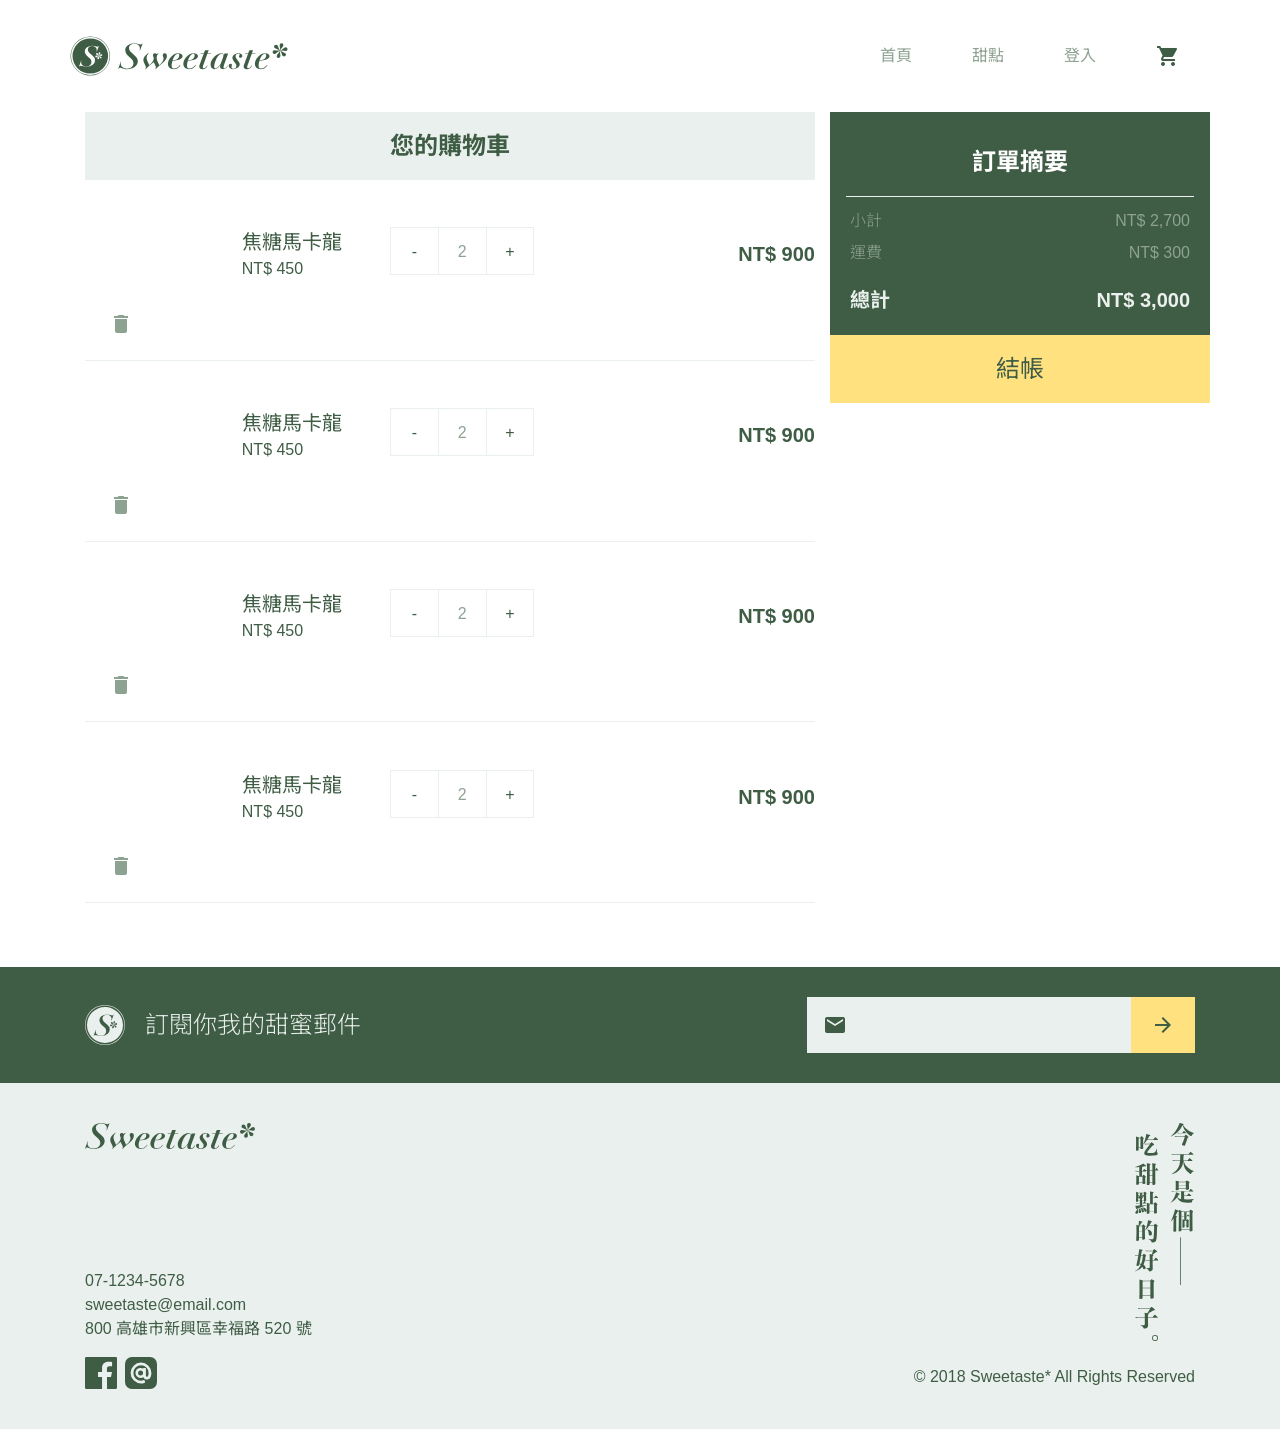
==== commit 6f16b9ea: "修改網站" ====
--- a/cart.html
+++ b/cart.html
@@ -192,7 +192,7 @@
                 </div>
 
 
-                <div class="col-md-4">
+                <div class="col-md-4 p-0">
                     <div class="p-cart__checkout p-3">
                         <div class="p-cart__title text-center py-3 mb-2">訂單摘要</div>
                         <table class="m-table p-cart__checkout__table">
--- a/assets/css/style.css
+++ b/assets/css/style.css
@@ -381,22 +381,6 @@
   margin-bottom: 0 !important;
 }
 
-.bg-lighten {
-  background-color: #EAF0ED;
-}
-
-.bg-darken {
-  background-color: #3F5D45;
-}
-
-.text-lighten {
-  color: #EAF0ED;
-}
-
-.text-darkem {
-  color: #3F5D45;
-}
-
 .l-navbar {
   position: relative;
   -ms-flex-wrap: wrap;
@@ -409,7 +393,7 @@
           justify-content: space-between;
   width: 100%;
   overflow: hidden;
-  color: #3F5D45;
+  color: #3f5d45;
 }
 
 .l-navbar > .container,
@@ -440,7 +424,7 @@
 }
 
 .l-navbar__toggler:hover, .l-navbar__toggler:focus, .l-navbar__toggler:active {
-  background-color: #3F5D45;
+  background-color: #3f5d45;
   color: #fff !important;
 }
 
@@ -484,7 +468,7 @@
 
 .l-navbar__menu__items {
   padding: 0 30px;
-  color: #8DA291;
+  color: #8da291;
 }
 
 .l-navbar__menu__items a {
@@ -494,23 +478,23 @@
 }
 
 .l-navbar__menu__items a:hover, .l-navbar__menu__items a:focus, .l-navbar__menu__items a:active {
-  color: #3F5D45;
+  color: #3f5d45;
   text-decoration: none;
 }
 
 .l-navbar__menu__items--active a {
-  color: #3F5D45;
+  color: #3f5d45;
 }
 
 .l-navbar__cart {
-  color: #3F5D45;
+  color: #3f5d45;
   padding: 0 30px;
   -webkit-transition: all .3s ease;
   transition: all .3s ease;
 }
 
 .l-navbar__cart:hover, .l-navbar__cart:focus, .l-navbar__cart:active {
-  color: #8DA291;
+  color: #8da291;
 }
 
 .l-hero {
@@ -582,7 +566,7 @@
   -webkit-box-align: center;
       -ms-flex-align: center;
           align-items: center;
-  border-right: 0.7px solid #fff;
+  border-right: 0.8px solid #fff;
   overflow: hidden;
 }
 
@@ -624,13 +608,13 @@
 }
 
 .l-hero__item__text--active {
-  color: #3F5D45;
+  color: #3f5d45;
 }
 
 .l-register {
   margin-top: 4rem;
   padding: 30px 0;
-  background-color: #3F5D45;
+  background-color: #3f5d45;
 }
 
 @media (max-width: 768px) {
@@ -640,7 +624,7 @@
 }
 
 .l-register__title {
-  color: #EAF0ED;
+  color: #eaf0ed;
 }
 
 .l-register__title img {
@@ -683,7 +667,7 @@
   height: 3.5rem;
   border: none;
   border-radius: 0;
-  background-color: #EAF0ED;
+  background-color: #eaf0ed;
   padding: 1rem;
   font-size: 1rem;
   font-weight: 400;
@@ -691,31 +675,31 @@
 }
 
 .l-register__form__text::-webkit-input-placeholder {
-  color: #8DA291;
+  color: #8da291;
 }
 
 .l-register__form__text:-ms-input-placeholder {
-  color: #8DA291;
+  color: #8da291;
 }
 
 .l-register__form__text::-ms-input-placeholder {
-  color: #8DA291;
+  color: #8da291;
 }
 
 .l-register__form__text::placeholder {
-  color: #8DA291;
+  color: #8da291;
 }
 
 .l-register__form__text, .l-register__form__text:hover, .l-register__form__text:focus {
-  background-color: #EAF0ED;
+  background-color: #eaf0ed;
   -webkit-box-shadow: none;
           box-shadow: none;
 }
 
 .l-register__form > i {
   position: relative;
-  color: #3F5D45;
-  background-color: #EAF0ED;
+  color: #3f5d45;
+  background-color: #eaf0ed;
   padding: 1rem;
 }
 
@@ -729,8 +713,8 @@
 
 .l-footer {
   padding: 40px 0;
-  color: #3F5D45;
-  background-color: #EAF0ED;
+  color: #3f5d45;
+  background-color: #eaf0ed;
 }
 
 .l-footer__logo {
@@ -747,7 +731,7 @@
 }
 
 .l-footer__contact a:hover, .l-footer__contact a:focus, .l-footer__contact a:active {
-  color: #8DA291;
+  color: #8da291;
   text-decoration: none;
 }
 
@@ -781,7 +765,7 @@
   position: relative;
   margin: 0 10px 20px;
   width: 315px;
-  border: 1px solid #EAF0ED !important;
+  border: 1px solid #eaf0ed !important;
   border-radius: 0 !important;
 }
 
@@ -798,8 +782,8 @@
   position: absolute;
   top: 0;
   left: 1rem;
-  color: #EAF0ED;
-  background-color: #3F5D45;
+  color: #eaf0ed;
+  background-color: #3f5d45;
   padding: 10px;
   -webkit-writing-mode: vertical-lr;
       -ms-writing-mode: tb-lr;
@@ -811,19 +795,19 @@
   position: absolute;
   top: 1rem;
   right: 1rem;
-  color: #3F5D45;
+  color: #3f5d45;
   cursor: pointer;
 }
 
 .m-card__info {
-  color: #3F5D45;
+  color: #3f5d45;
   font-size: 20px;
 }
 
 .m-card__info__title {
   padding: 1rem;
   font-weight: lighter;
-  border-right: 1px solid #EAF0ED;
+  border-right: 1px solid #eaf0ed;
 }
 
 .m-card__info__price {
@@ -832,8 +816,8 @@
 
 .m-card__submit {
   padding: 16px 0;
-  background-color: #EAF0ED;
-  color: #3F5D45;
+  background-color: #eaf0ed;
+  color: #3f5d45;
   font-size: 24px;
   font-weight: bolder;
   -webkit-transition: all .3s ease;
@@ -841,9 +825,9 @@
 }
 
 .m-card__submit:hover, .m-card__submit:focus {
-  color: #EAF0ED;
+  color: #eaf0ed;
   text-decoration: none;
-  background-color: #3F5D45;
+  background-color: #3f5d45;
 }
 
 .m-page__item {
@@ -851,16 +835,16 @@
   height: 3.8rem;
   line-height: 3.8rem;
   text-align: center;
-  border: 0.7px solid;
+  border: 0.8px solid;
   border-right: 0;
-  border-color: #EAF0ED;
-  color: #3F5D45;
+  border-color: #eaf0ed;
+  color: #3f5d45;
   -webkit-transition: all .3s ease;
   transition: all .3s ease;
 }
 
 .m-page__item:hover, .m-page__item:focus, .m-page__item:active {
-  background-color: #3F5D45;
+  background-color: #3f5d45;
 }
 
 .m-page__item:hover a, .m-page__item:focus a, .m-page__item:active a {
@@ -877,13 +861,13 @@
 }
 
 .m-page__item--active {
-  background-color: #3F5D45;
+  background-color: #3f5d45;
   color: #fff;
 }
 
 .m-page__item:last-child {
-  border-right: 0.7px solid;
-  border-color: #EAF0ED;
+  border-right: 0.8px solid;
+  border-color: #eaf0ed;
 }
 
 .m-page__item .material-icons {
@@ -900,19 +884,19 @@
 }
 
 .m-page__item input::-webkit-input-placeholder {
-  color: #8DA291;
+  color: #8da291;
 }
 
 .m-page__item input:-ms-input-placeholder {
-  color: #8DA291;
+  color: #8da291;
 }
 
 .m-page__item input::-ms-input-placeholder {
-  color: #8DA291;
+  color: #8da291;
 }
 
 .m-page__item input::placeholder {
-  color: #8DA291;
+  color: #8da291;
 }
 
 .m-table {
@@ -927,31 +911,21 @@
 
 .m-table thead th {
   vertical-align: bottom;
-  border-bottom: 2px solid #dee2e6;
-}
-
-.m-table tbody + tbody {
-  border-top: 2px solid #dee2e6;
-}
-
-.m-table-sm th,
-.m-table-sm td {
-  padding: .3rem;
 }
 
 .m-form {
-  background-color: #3F5D45;
+  background-color: #3f5d45;
   padding: 1.8rem 2.5rem;
 }
 
 .m-form__title {
   font-size: 2rem;
-  color: #EAF0ED;
+  color: #eaf0ed;
 }
 
 .m-form__group label {
   font-size: 1.25rem;
-  color: #EAF0ED;
+  color: #eaf0ed;
 }
 
 .m-form__group.col {
@@ -963,7 +937,7 @@
 }
 
 .m-form__group select {
-  color: #8DA291;
+  color: #8da291;
 }
 
 .m-form__text {
@@ -972,7 +946,7 @@
   height: 3.5rem;
   border: none;
   border-radius: 0;
-  background-color: #EAF0ED;
+  background-color: #eaf0ed;
   padding: 1rem;
   font-size: 1rem;
   font-weight: 400;
@@ -980,27 +954,27 @@
 }
 
 .m-form__text option {
-  color: #3F5D45;
+  color: #3f5d45;
 }
 
 .m-form__text::-webkit-input-placeholder {
-  color: #8DA291;
+  color: #8da291;
 }
 
 .m-form__text:-ms-input-placeholder {
-  color: #8DA291;
+  color: #8da291;
 }
 
 .m-form__text::-ms-input-placeholder {
-  color: #8DA291;
+  color: #8da291;
 }
 
 .m-form__text::placeholder {
-  color: #8DA291;
+  color: #8da291;
 }
 
 .m-form__text, .m-form__text:hover, .m-form__text:focus {
-  background-color: #EAF0ED;
+  background-color: #eaf0ed;
   -webkit-box-shadow: none;
           box-shadow: none;
 }
@@ -1008,7 +982,7 @@
 .m-form__wrapper {
   position: relative;
   width: 100%;
-  background-color: #3F5D45;
+  background-color: #3f5d45;
 }
 
 @media (max-width: 768px) {
@@ -1020,7 +994,7 @@
 .m-form__wrapper__title {
   padding-top: 1.5rem;
   font-size: 2rem;
-  color: #EAF0ED;
+  color: #eaf0ed;
 }
 
 .m-form__wrapper__submit {
@@ -1033,8 +1007,8 @@
 .e-button {
   display: inline-block;
   border: none;
-  background-color: #FFE180;
-  color: #3F5D45;
+  background-color: #ffe180;
+  color: #3f5d45;
   -webkit-transition: all .3s ease;
   transition: all .3s ease;
 }
@@ -1051,7 +1025,7 @@
 }
 
 .e-process {
-  color: #3F5D45;
+  color: #3f5d45;
   position: relative;
 }
 
@@ -1061,11 +1035,11 @@
   height: 0.8px;
   width: 90%;
   top: 50%;
-  background-color: #8DA291;
+  background-color: #8da291;
   left: 10px;
 }
 
-.e-process-icon {
+.e-process__icon {
   display: -webkit-box;
   display: -ms-flexbox;
   display: flex;
@@ -1077,27 +1051,37 @@
           justify-content: center;
   width: 20px;
   height: 20px;
-  background-color: #3F5D45;
+  background-color: #3f5d45;
   border-radius: 1rem;
   z-index: 2;
 }
 
-.e-process-icon i {
+.e-process__icon i {
   font-size: 1rem;
-  color: #EAF0ED;
-}
-
-.e-process-icon.uncheck {
-  background-color: #3F5D45;
-  border: 0.8px solid #8DA291;
-}
-
-.e-process-icon.check {
-  background-color: #3F5D45;
-  border: 0.8px solid #EAF0ED;
-}
-
-.e-process-icon.check i {
+  color: #eaf0ed;
+}
+
+.e-process__icon--uncheck {
+  background-color: #3f5d45;
+  border: 0.8px solid #8da291;
+}
+
+.e-process__icon--check {
+  background-color: #3f5d45;
+  border: 0.8px solid #eaf0ed;
+}
+
+.e-process__icon--check .material-icons {
+  color: #3f5d45;
+  background-color: #eaf0ed;
+  border-radius: 1rem;
+  width: 20px;
+  height: 20px;
+  line-height: 20px;
+  text-align: center;
+}
+
+.e-process__icon--check .circle {
   width: 14px;
   height: 14px;
   background: #fff;
@@ -1105,8 +1089,12 @@
 }
 
 .e-check {
-  color: #EAF0ED;
+  color: #eaf0ed;
   font-weight: 300;
+}
+
+.e-check label {
+  font-size: 1rem;
 }
 
 .e-check input[type="checkbox"] {
@@ -1122,8 +1110,8 @@
   display: inline-block;
   width: 1rem;
   height: 1rem;
-  content: ' ';
-  background-color: #EAF0ED;
+  content: " ";
+  background-color: #eaf0ed;
   vertical-align: middle;
   margin-right: 0.5rem;
   cursor: pointer;
@@ -1133,16 +1121,16 @@
 }
 
 .e-check input[type="checkbox"]:checked + label::before {
-  background-color: #FFE180;
+  background-color: #ffe180;
 }
 
 .e-check input[type="checkbox"]:checked + label::after {
   width: 6px;
   height: 13px;
-  border: 3px solid #3F5D45;
+  border: 3px solid #3f5d45;
   border-left: none;
   border-top: none;
-  content: ' ';
+  content: " ";
   position: absolute;
   left: 6px;
   bottom: 4px;
@@ -1164,7 +1152,7 @@
 
 .p-hero__img {
   width: 100%;
-  height: 500px;
+  height: 31.5rem;
   margin-bottom: -4rem;
   background-position: center center;
   background-size: cover;
@@ -1173,7 +1161,7 @@
 
 @media (max-width: 768px) {
   .p-hero__img {
-    height: 277px;
+    height: 17rem;
     margin-bottom: 0;
   }
 }
@@ -1184,7 +1172,7 @@
   -webkit-box-flex: 0;
       -ms-flex: 0 0 33.333333%;
           flex: 0 0 33.333333%;
-  height: 256px;
+  height: 16rem;
   -webkit-writing-mode: vertical-rl;
       -ms-writing-mode: tb-rl;
           writing-mode: vertical-rl;
@@ -1197,7 +1185,7 @@
   -webkit-box-align: center;
       -ms-flex-align: center;
           align-items: center;
-  border-right: 0.7px solid #fff;
+  border-right: 0.8px solid #fff;
   overflow: hidden;
 }
 
@@ -1239,11 +1227,11 @@
 }
 
 .p-hero__item__text--active {
-  color: #3F5D45;
+  color: #3f5d45;
 }
 
 .p-about {
-  background-color: #EAF0ED;
+  background-color: #eaf0ed;
   margin-top: 13rem;
 }
 
@@ -1298,7 +1286,7 @@
       -ms-writing-mode: tb-rl;
           writing-mode: vertical-rl;
   line-height: 2.5rem;
-  color: #8DA291;
+  color: #8da291;
   padding: 3.5rem 0;
   max-height: 420px;
 }
@@ -1338,42 +1326,42 @@
 
 .p-content__nav {
   text-align: center;
-  border: 0.7px solid #EAF0ED;
+  border: 0.8px solid #eaf0ed;
   font-size: 1.2rem;
-  color: #3F5D45;
+  color: #3f5d45;
 }
 
 .p-content__nav__title {
-  background-color: #3F5D45;
+  background-color: #3f5d45;
   color: #fff;
 }
 
-.p-content__nav li {
-  border-bottom: 0.7px solid #EAF0ED;
-  padding: 16px 0;
+.p-content__nav__item {
+  border-bottom: 0.8px solid #eaf0ed;
   -webkit-transition: all .3s ease;
   transition: all .3s ease;
 }
 
-.p-content__nav li:hover, .p-content__nav li:focus, .p-content__nav li:active {
-  background-color: #EAF0ED;
-}
-
-.p-content__nav li a {
+.p-content__nav__item a {
   color: inherit;
   display: block;
 }
 
-.p-content__nav li a:hover, .p-content__nav li a:focus, .p-content__nav li a:active {
+.p-content__nav__item a:hover, .p-content__nav__item a:focus, .p-content__nav__item a:active {
+  color: inherit;
   text-decoration: none;
 }
 
-.p-content__nav li:last-child {
+.p-content__nav__item:hover, .p-content__nav__item:focus, .p-content__nav__item:active {
+  background-color: #eaf0ed;
+}
+
+.p-content__nav__item:last-child {
   border-bottom: none;
 }
 
 .p-content__nav__item--active {
-  background-color: #EAF0ED;
+  background-color: #eaf0ed;
 }
 
 .p-content__item {
@@ -1391,20 +1379,20 @@
 .p-title {
   padding-top: 1.5rem;
   font-size: 2rem;
-  color: #EAF0ED;
+  color: #eaf0ed;
 }
 
 .p-subtitle {
   padding-top: 1.5rem;
   font-size: 1.5rem;
-  color: #8DA291;
+  color: #8da291;
   font-weight: 300;
 }
 
 .p-login {
   position: relative;
-  width: 390px;
-  background-color: #3F5D45;
+  width: 24rem;
+  background-color: #3f5d45;
 }
 
 @media (max-width: 768px) {
@@ -1420,7 +1408,7 @@
 .p-login__title {
   padding-top: 1.5rem;
   font-size: 2rem;
-  color: #EAF0ED;
+  color: #eaf0ed;
 }
 
 .p-login__submit {
@@ -1432,8 +1420,9 @@
 
 .p-social {
   position: relative;
-  width: 390px;
+  width: 24rem;
   margin: 1rem 0;
+  background-color: #eaf0ed;
 }
 
 @media (max-width: 768px) {
@@ -1455,7 +1444,7 @@
 
 @media (max-width: 768px) {
   .p-social__item {
-    border: 0.8px solid #EAF0ED;
+    border: 0.8px solid #eaf0ed;
   }
 }
 
@@ -1464,7 +1453,7 @@
 }
 
 .p-cart {
-  color: #3F5D45;
+  color: #3f5d45;
   margin-bottom: 2.5rem;
 }
 
@@ -1476,12 +1465,12 @@
 
 @media (max-width: 768px) {
   .p-cart {
-    margin-bottom: -3rem;
+    margin-bottom: 0;
   }
 }
 
 .p-cart__title {
-  background-color: #EAF0ED;
+  background-color: #eaf0ed;
   font-size: 1.5rem;
   font-weight: 700;
 }
@@ -1493,7 +1482,7 @@
 }
 
 .p-cart__item {
-  border-bottom: 0.8px solid #EAF0ED;
+  border-bottom: 0.8px solid #eaf0ed;
   padding: 1.25rem 0;
 }
 
@@ -1542,24 +1531,24 @@
     width: 100%;
     padding: 0.5rem;
     margin-top: 0.5rem;
-    border-top: 0.8px solid #EAF0ED;
-    border-bottom: 0.8px solid #EAF0ED;
+    border-top: 0.8px solid #eaf0ed;
+    border-bottom: 0.8px solid #eaf0ed;
     text-align: right;
   }
 }
 
 .p-cart__item__delete {
-  color: #8DA291;
+  color: #8da291;
   position: relative;
   top: 3px;
 }
 
 .p-cart__item__delete:hover, .p-cart__item__delete:focus {
-  color: #3F5D45;
+  color: #3f5d45;
 }
 
 .p-cart__checkout {
-  background-color: #3F5D45;
+  background-color: #3f5d45;
 }
 
 @media (max-width: 768px) {
@@ -1570,37 +1559,37 @@
 
 .p-cart__checkout .p-cart__title {
   color: #fff;
-  border-bottom: 0.8px solid #EAF0ED;
+  border-bottom: 0.8px solid #eaf0ed;
   background-color: transparent;
 }
 
 @media (max-width: 768px) {
   .p-cart__checkout .p-cart__title {
-    background-color: #EAF0ED;
-    color: #3F5D45;
+    background-color: #eaf0ed;
+    color: #3f5d45;
   }
 }
 
 .p-cart__checkout__table {
-  color: #8DA291;
+  color: #8da291;
   font-weight: 300;
 }
 
 @media (max-width: 768px) {
   .p-cart__checkout__table {
-    color: #3F5D45;
+    color: #3f5d45;
   }
 }
 
 .p-cart__checkout__result {
-  color: #EAF0ED;
+  color: #eaf0ed;
   font-size: 1.25rem;
   font-weight: 700;
 }
 
 @media (max-width: 768px) {
   .p-cart__checkout__result {
-    color: #3F5D45;
+    color: #3f5d45;
   }
 }
 
@@ -1612,19 +1601,108 @@
   background-color: inherit;
 }
 
-@media (max-width: 768px) {
-  .p-checkout {
-    margin-bottom: -4rem;
-  }
+.p-checkout__inputGroup {
+  position: relative;
+}
+
+.p-checkout__inputGroup i {
+  position: absolute;
+  right: 1rem;
+  top: 30%;
+  color: #3f5d45;
+}
+
+.p-checkout__btnGroup {
+  border: 0.8px solid #eaf0ed;
+  font-size: 1.25rem;
+}
+
+.p-checkout__btnGroup--active {
+  background-color: #eaf0ed;
+}
+
+.p-checkout__btnGroup--active a {
+  color: #3f5d45 !important;
+}
+
+.p-checkout__btnGroup li a {
+  display: block;
+  color: #eaf0ed;
+  padding: 0.8rem;
+  -webkit-transition: all .3s ease;
+  transition: all .3s ease;
+}
+
+.p-checkout__btnGroup li a:hover, .p-checkout__btnGroup li a:focus, .p-checkout__btnGroup li a:active {
+  background-color: #eaf0ed;
+  color: #3f5d45;
+  text-decoration: none;
 }
 
 .p-checkout__form {
   width: 29rem;
 }
 
-@media (max-width: 768px) {
-  .p-checkout .l-hero__img {
+.p-checkout__order {
+  width: 300px;
+}
+
+.p-checkout__order__title {
+  background-color: #eaf0ed;
+  font-size: 1.5rem;
+  font-weight: 700;
+  color: #8da291;
+}
+
+@media (max-width: 768px) {
+  .p-checkout__order__title {
+    margin: 0 -15px;
+  }
+}
+
+.p-checkout__order__list {
+  border: 0.8px solid #eaf0ed;
+  padding: 1rem 1.25rem;
+  color: #8da291;
+}
+
+.p-checkout__order__list .p-cart__checkout__result {
+  color: inherit;
+}
+
+.p-checkout__order__list__img {
+  width: 7.5rem;
+  background-position: center center;
+  background-size: cover;
+  background-repeat: no-repeat;
+}
+
+.p-checkout__order__list__name span {
+  font-size: 1.25rem;
+  font-weight: 700;
+}
+
+@media (max-width: 768px) {
+  .p-checkoutSuccess .l-hero__img {
     height: 500px;
   }
 }
+
+.p-checkoutSuccess .e-process {
+  height: 1.25rem;
+}
+
+.p-checkoutSuccess .e-process .e-process-icon {
+  width: 1.25rem;
+  height: 1.25rem;
+  background: #3f5d45;
+  border-radius: 1rem;
+  text-align: center;
+  z-index: 2;
+}
+
+.p-checkoutSuccess .e-process .e-process-icon i {
+  font-size: 1rem;
+  color: #eaf0ed;
+}
 /*# sourceMappingURL=style.css.map */
